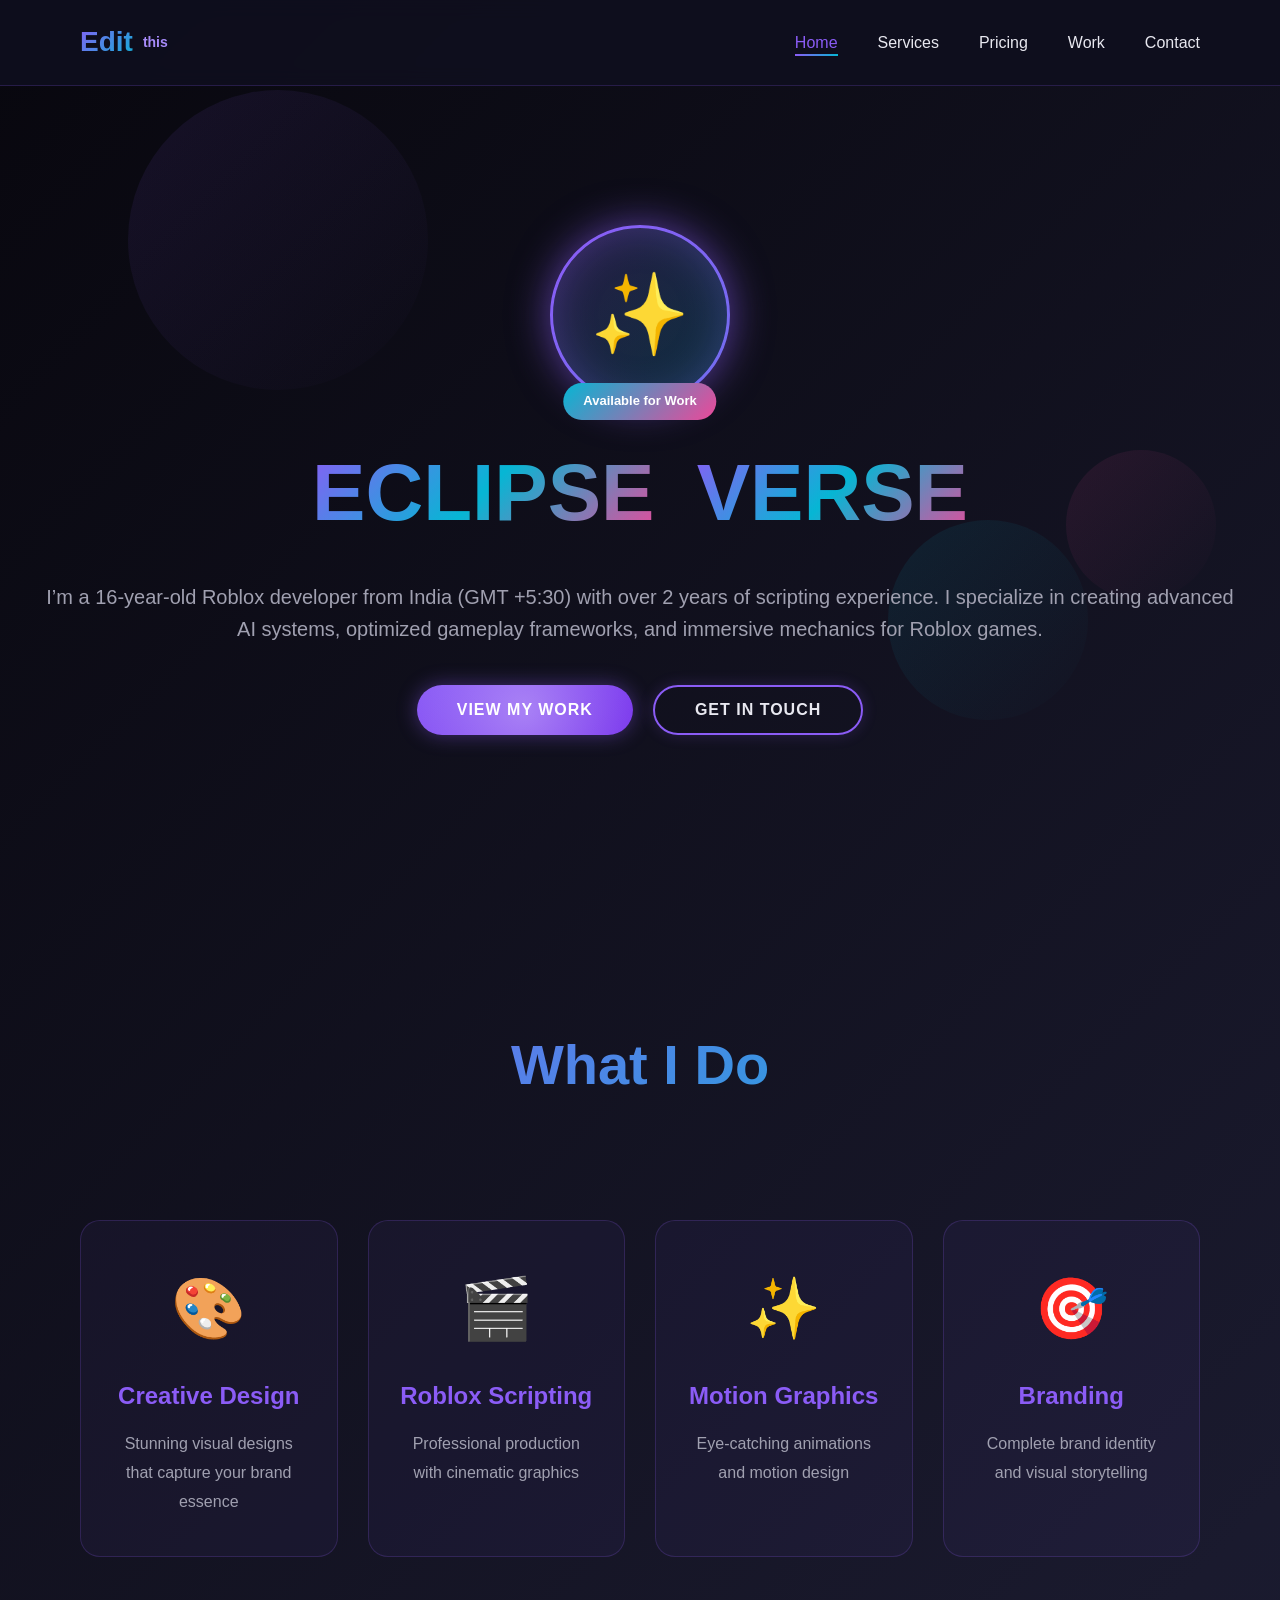
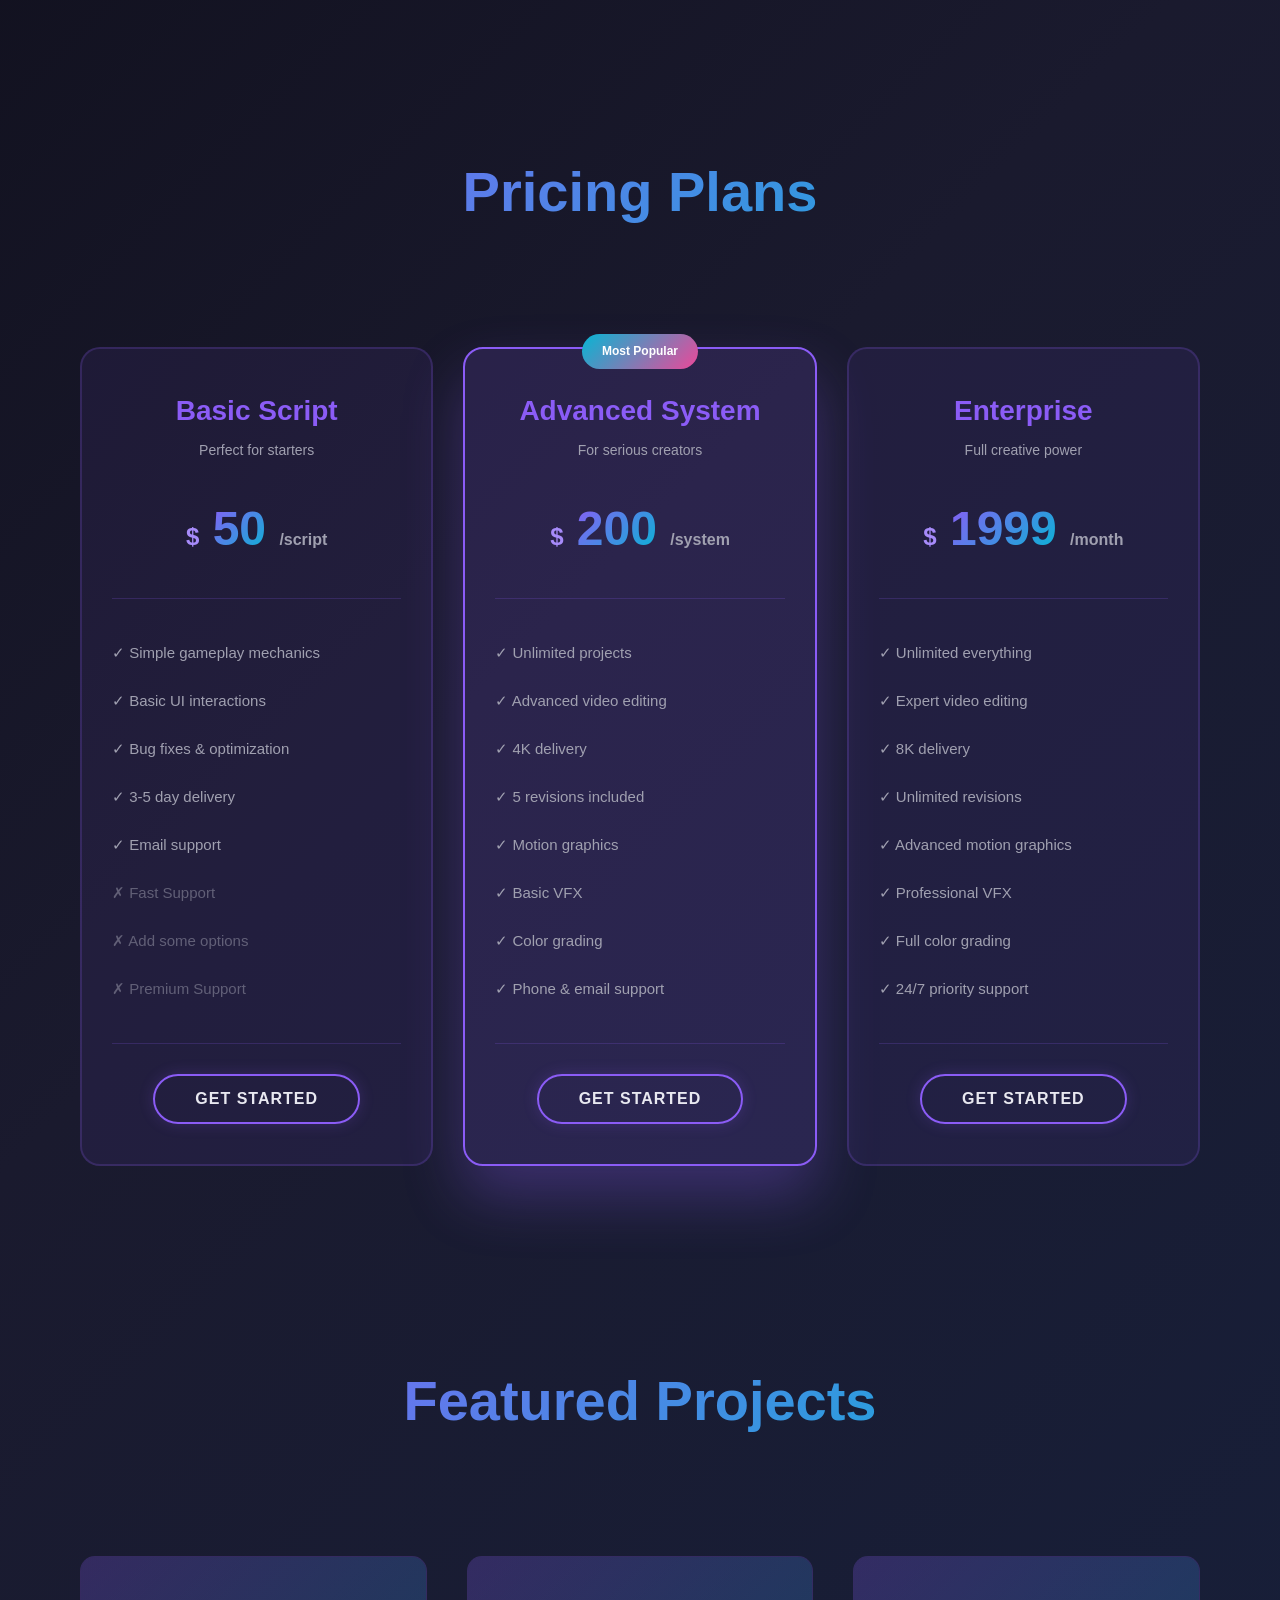
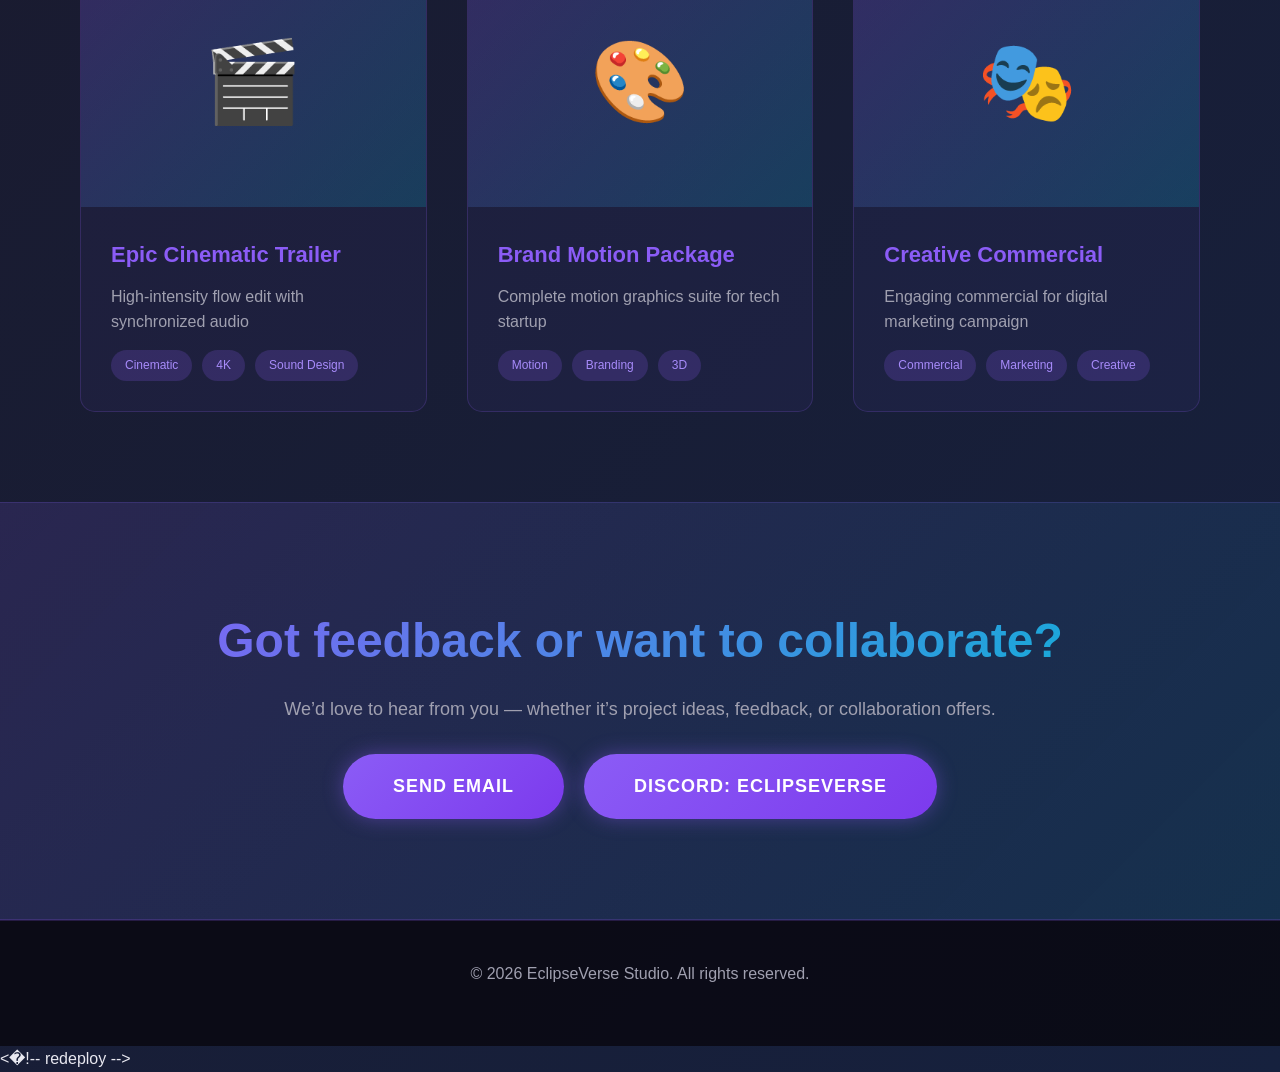
==== index.html @ c36776de "Add files via upload" ====
<!DOCTYPE html>
<html lang="en">
<head>
    <meta charset="UTF-8">
    <meta name="viewport" content="width=device-width, initial-scale=1.0">
    <title>EclipseVerse - Game Developer</title>
    <link rel="stylesheet" href="styles.css">
</head>
<body>
    <!-- Navigation -->
    <nav class="navbar">
        <div class="nav-container">
            <div class="logo">
                <span class="logo-text">Edit</span><!--edit PUT ur company name here or something else its in left top corner-->
                <span class="logo-sub">this</span>
            </div>
            <ul class="nav-links">
                <li><a href="#home" class="active">Home</a></li>
                <li><a href="#services">Services</a></li>
                <li><a href="#pricing">Pricing</a></li>
                <li><a href="#work">Work</a></li>
                <li><a href="#contact">Contact</a></li>
            </ul>
        </div>
    </nav>

    <!-- Hero Section -->
    <section class="hero" id="home">
        <div class="hero-content">
            <div class="hero-avatar-container">
                <div class="avatar-glow"></div>
                <div class="avatar">
                    <div class="avatar-inner">✨</div><!--edit put ur pfp in replace of this classs-->
                </div>
                <span class="status-badge">Available for Work</span>
            </div>
            
            <h1 class="hero-title">
                <span class="title-word">ECLIPSE</span>
                <span class="title-word">VERSE</span>
            </h1>
            
            <p class="hero-subtitle">
                I’m a 16-year-old Roblox developer from India (GMT +5:30) with over 2 years of scripting experience. I specialize in creating advanced AI systems, optimized gameplay frameworks, and immersive mechanics for Roblox games.
            </p>
            
            <div class="hero-buttons">
                <button class="btn btn-primary" onclick="document.getElementById('work').scrollIntoView({behavior: 'smooth'})">
  <span class="btn-text">View My Work</span>
  <span class="btn-glow"></span>
</button>
                <button class="btn btn-secondary" onclick="document.getElementById('contact').scrollIntoView({behavior: 'smooth'})">
  <span class="btn-text">Get In Touch</span>
</button>
            </div>
        </div>

        <div class="floating-shapes">
            <div class="shape shape-1"></div>
            <div class="shape shape-2"></div>
            <div class="shape shape-3"></div>
        </div>
    </section>

    <!-- Services Section -->
    <section class="services" id="services">
        <h2 class="section-title">What I Do</h2>
        
        <div class="services-grid">
            <div class="service-card" data-scroll>
                <div class="service-icon">🎨</div>
                <h3>Creative Design</h3>
                <p>Stunning visual designs that capture your brand essence</p>
            </div>
            
            <div class="service-card" data-scroll>
                <div class="service-icon">🎬</div>
                <h3>Roblox Scripting</h3>
                <p>Professional production with cinematic graphics</p>
            </div>
            
            <div class="service-card" data-scroll>
                <div class="service-icon">✨</div>
                <h3>Motion Graphics</h3>
                <p>Eye-catching animations and motion design</p>
            </div>
            
            <div class="service-card" data-scroll>
                <div class="service-icon">🎯</div>
                <h3>Branding</h3>
                <p>Complete brand identity and visual storytelling</p>
            </div>
        </div>
    </section>

    <!-- Pricing Section -->
    <section class="pricing-section" id="pricing">
        <h2 class="section-title">Pricing Plans</h2>
        <div class="pricing-grid">
            <!-- Starter Plan -->
            <div class="pricing-card" data-scroll>
                <div class="plan-header">
                    <h3>Basic Script</h3>
                    <p class="plan-desc">Perfect for starters</p>
                </div>
                
                <div class="price">
                    <span class="currency">$</span>
                    <span class="amount">50</span>
                    <span class="period">/script</span>
                </div>

                <ul class="features-list">
                    <li>✓ Simple gameplay mechanics</li>
                    <li>✓ Basic UI interactions</li>
                    <li>✓ Bug fixes & optimization</li>
                    <li>✓ 3-5 day delivery</li>
                    <li>✓ Email support</li>
                    <li class="unavailable">✗ Fast Support</li>
                    <li class="unavailable">✗ Add some options</li>
                    <li class="unavailable">✗ Premium Support</li>
                </ul>

               <button class="btn btn-secondary" onclick="scrollToBottom()">Get Started</button>
            </div>

            <!-- Professional Plan (Featured) -->
            <div class="pricing-card featured" data-scroll>
                <div class="badge-popular">Most Popular</div>
                
                <div class="plan-header">
                    <h3>Advanced System</h3>
                    <p class="plan-desc">For serious creators</p>
                </div>
                
                <div class="price">
                    <span class="currency">$</span>
                    <span class="amount">200</span>
                    <span class="period">/system</span>
                </div>

                <ul class="features-list">
                    <li>✓ Unlimited projects</li>
                    <li>✓ Advanced video editing</li>
                    <li>✓ 4K delivery</li>
                    <li>✓ 5 revisions included</li>
                    <li>✓ Motion graphics</li>
                    <li>✓ Basic VFX</li>
                    <li>✓ Color grading</li>
                    <li>✓ Phone & email support</li>
                </ul>

                <button class="btn btn-secondary" onclick="scrollToBottom()">Get Started</button>
            </div>

            <!-- Enterprise Plan -->
            <div class="pricing-card" data-scroll>
                <div class="plan-header">
                    <h3>Enterprise</h3>
                    <p class="plan-desc">Full creative power</p>
                </div>
                
                <div class="price">
                    <span class="currency">$</span>
                    <span class="amount">1999</span>
                    <span class="period">/month</span>
                </div>

                <ul class="features-list">
                    <li>✓ Unlimited everything</li>
                    <li>✓ Expert video editing</li>
                    <li>✓ 8K delivery</li>
                    <li>✓ Unlimited revisions</li>
                    <li>✓ Advanced motion graphics</li>
                    <li>✓ Professional VFX</li>
                    <li>✓ Full color grading</li>
                    <li>✓ 24/7 priority support</li>
                </ul>

                <button class="btn btn-secondary" onclick="scrollToBottom()">Get Started</button>
            </div>
        </div>
    </section>

    <!-- Featured Work Section -->
    <section class="featured-work" id="work">
        <h2 class="section-title">Featured Projects</h2>
        
        <div class="featured-grid">
            <div class="project-card" data-scroll>
                <div class="project-image">
                    <div class="image-placeholder">🎬</div>
                </div>
                <div class="project-info">
                    <h3>Epic Cinematic Trailer</h3>
                    <p>High-intensity flow edit with synchronized audio</p>
                    <div class="project-tags">
                        <span class="tag">Cinematic</span>
                        <span class="tag">4K</span>
                        <span class="tag">Sound Design</span>
                    </div>
                </div>
            </div>

            <div class="project-card" data-scroll>
                <div class="project-image">
                    <div class="image-placeholder">🎨</div>
                </div>
                <div class="project-info">
                    <h3>Brand Motion Package</h3>
                    <p>Complete motion graphics suite for tech startup</p>
                    <div class="project-tags">
                        <span class="tag">Motion</span>
                        <span class="tag">Branding</span>
                        <span class="tag">3D</span>
                    </div>
                </div>
            </div>

            <div class="project-card" data-scroll>
                <div class="project-image">
                    <div class="image-placeholder">🎭</div>
                </div>
                <div class="project-info">
                    <h3>Creative Commercial</h3>
                    <p>Engaging commercial for digital marketing campaign</p>
                    <div class="project-tags">
                        <span class="tag">Commercial</span>
                        <span class="tag">Marketing</span>
                        <span class="tag">Creative</span>
                    </div>
                </div>
            </div>
        </div>
    </section>

    <!-- Stats Section -->
    
    <!-- CTA Section -->
    <section class="cta-section" id="contact">
        <h2>Got feedback or want to collaborate?</h2>
        <p>We’d love to hear from you — whether it’s project ideas, feedback, or collaboration offers.</p>
        <div class="button-group">
            <a href="mailto:eclipseversetest2244@gmail.com" class="btn btn-primary btn-large">Send Email</a>
            <a href="https://discord.com/login" class="btn btn-primary btn-large">Discord: EclipseVerse</a>
        </div>
    </section>

    <!-- Footer -->
    <footer class="footer">
        <div class="footer-content">
            <p>&copy; 2026 EclipseVerse Studio. All rights reserved.</p>
        </div>
    </footer>

    <script src="script.js"></script>
</body>
</html>
< ! - -   r e d e p l o y   - - >  
 
---- styles.css ----
/* ============================================
   PRISM STUDIO - Main Stylesheet
   Dark Purple & Black Theme with Cartoonish Vibes
   ============================================ */

:root {
    --primary-color: #8B5CF6;
    --primary-dark: #7C3AED;
    --secondary-color: #06B6D4;
    --bg-dark: #0F0F1E;
    --bg-darker: #08070E;
    --text-light: #E8E8F0;
    --text-muted: #A0A0B0;
    --accent-purple: #A78BFA;
    --accent-pink: #EC4899;
    --accent-cyan: #06B6D4;
}

/* ============================================
   GLOBAL STYLES
   ============================================ */

* {
    margin: 0;
    padding: 0;
    box-sizing: border-box;
}

html {
    scroll-behavior: smooth;
}

body {
    font-family: 'Segoe UI', Tahoma, Geneva, Verdana, sans-serif;
    background: linear-gradient(135deg, var(--bg-darker) 0%, #1a1a2e 50%, #16213e 100%);
    color: var(--text-light);
    line-height: 1.6;
    min-height: 100vh;
}

 */

/* Chrome, Edge, and Safari */
::-webkit-scrollbar {
    width: 10px;
}

::-webkit-scrollbar-track {
    background: transparent;
}

::-webkit-scrollbar-thumb {
    background: #8B5CF6;
    border-radius: 5px;
    box-shadow: 0 0 15px rgba(139, 92, 246, 0.8);
}

::-webkit-scrollbar-thumb:hover {
    background: #A78BFA;
    box-shadow: 0 0 25px rgba(139, 92, 246, 1);
}

/* Firefox */
html {
    scrollbar-color: #8B5CF6 transparent;
    scrollbar-width: thin;
}

/* ============================================
   NAVIGATION
   ============================================ */

.navbar {
    position: fixed;
    top: 0;
    width: 100%;
    background: rgba(15, 15, 30, 0.9);
    backdrop-filter: blur(10px);
    z-index: 1000;
    border-bottom: 1px solid rgba(139, 92, 246, 0.2);
}

.nav-container {
    max-width: 1200px;
    margin: 0 auto;
    padding: 20px 40px;
    display: flex;
    justify-content: space-between;
    align-items: center;
}

.logo {
    display: flex;
    align-items: center;
    gap: 10px;
    cursor: pointer;
    transition: transform 0.3s ease;
}

.logo:hover {
    transform: scale(1.05);
}

.logo-text {
    font-size: 28px;
    font-weight: bold;
    background: linear-gradient(135deg, var(--primary-color), var(--accent-cyan));
    -webkit-background-clip: text;
    -webkit-text-fill-color: transparent;
    background-clip: text;
}

.logo-sub {
    font-size: 14px;
    color: var(--accent-purple);
    font-weight: 600;
}

.nav-links {
    display: flex;
    list-style: none;
    gap: 40px;
}

.nav-links a {
    color: var(--text-light);
    text-decoration: none;
    font-weight: 500;
    position: relative;
    transition: all 0.3s ease;
    padding-bottom: 5px;
}

.nav-links a::after {
    content: '';
    position: absolute;
    bottom: 0;
    left: 0;
    width: 0;
    height: 2px;
    background: linear-gradient(90deg, var(--primary-color), var(--accent-cyan));
    transition: width 0.3s ease;
}

.nav-links a:hover::after,
.nav-links a.active::after {
    width: 100%;
}

.nav-links a:hover,
.nav-links a.active {
    color: var(--primary-color);
}

/* ============================================
   BUTTONS & INTERACTIVE ELEMENTS
   ============================================ */

.btn {
    padding: 14px 40px;
    border: none;
    border-radius: 50px;
    font-size: 16px;
    font-weight: 600;
    cursor: pointer;
    transition: all 0.3s ease;
    position: relative;
    overflow: hidden;
    text-transform: uppercase;
    letter-spacing: 1px;
    outline: none;
    text-decoration: none;
    display: inline-block;
}

.btn-primary {
    background: linear-gradient(135deg, var(--primary-color), var(--primary-dark));
    color: white;
    box-shadow: 0 0 20px rgba(139, 92, 246, 0.4);
}

.btn-primary:hover {
    transform: translateY(-3px);
    box-shadow: 0 0 40px rgba(139, 92, 246, 0.8);
}

.btn-primary:active {
    transform: translateY(-1px);
}

.btn-primary:focus,
.btn-primary:focus-visible {
    outline: none;
    box-shadow: 0 0 40px rgba(139, 92, 246, 0.8);
}

.btn-secondary {
    background: transparent;
    color: var(--text-light);
    border: 2px solid var(--primary-color);
    box-shadow: 0 0 15px rgba(139, 92, 246, 0.2);
}

.btn-secondary:hover {
    background: rgba(139, 92, 246, 0.1);
    box-shadow: 0 0 30px rgba(139, 92, 246, 0.6);
    transform: translateY(-3px);
}

.btn-large {
    padding: 18px 50px;
    font-size: 18px;
}

.btn-text {
    position: relative;
    z-index: 2;
}

.btn-glow {
    position: absolute;
    top: 0;
    left: 0;
    width: 100%;
    height: 100%;
    background: radial-gradient(circle, rgba(255, 255, 255, 0.3), transparent);
    animation: glow-pulse 2s ease-in-out infinite;
}

.button-group {
    display: flex;
    gap: 20px;
    justify-content: center;
    flex-wrap: wrap;
}

/* ============================================
   HERO SECTION
   ============================================ */

.hero {
    min-height: 100vh;
    display: flex;
    align-items: center;
    justify-content: center;
    padding: 100px 40px 40px;
    position: relative;
    overflow: hidden;
}

.hero-content {
    text-align: center;
    z-index: 2;
    animation: fadeInUp 1s ease-out;
}

.hero-avatar-container {
    position: relative;
    width: 180px;
    height: 180px;
    margin: 0 auto 30px;
}

.avatar-glow {
    position: absolute;
    width: 100%;
    height: 100%;
    border: 3px solid var(--primary-color);
    border-radius: 50%;
    box-shadow: 0 0 40px rgba(139, 92, 246, 0.6), inset 0 0 40px rgba(139, 92, 246, 0.3);
    animation: spin 8s linear infinite, pulse-glow 3s ease-in-out infinite;
}

.avatar {
    position: absolute;
    width: 100%;
    height: 100%;
    background: linear-gradient(135deg, rgba(139, 92, 246, 0.2), rgba(6, 182, 212, 0.2));
    border-radius: 50%;
    display: flex;
    align-items: center;
    justify-content: center;
    font-size: 80px;
    animation: float 3s ease-in-out infinite;
}

.avatar-inner {
    animation: spin 4s linear infinite;
}

.status-badge {
    position: absolute;
    bottom: -15px;
    left: 50%;
    transform: translateX(-50%);
    background: linear-gradient(135deg, var(--accent-cyan), var(--accent-pink));
    color: white;
    padding: 8px 20px;
    border-radius: 30px;
    font-size: 13px;
    font-weight: 600;
    white-space: nowrap;
    animation: popIn 0.6s cubic-bezier(0.34, 1.56, 0.64, 1);
}

.hero-title {
    font-size: 80px;
    font-weight: 900;
    margin: 40px 0;
    line-height: 1.2;
}

.title-word {
    display: inline-block;
    background: linear-gradient(135deg, var(--primary-color), var(--accent-cyan), var(--accent-pink));
    -webkit-background-clip: text;
    -webkit-text-fill-color: transparent;
    background-clip: text;
    animation: slideInUp 0.8s ease-out 0.1s both;
    margin: 0 10px;
}

.title-word:nth-child(2) {
    animation: slideInUp 0.8s ease-out 0.3s both;
}

.hero-subtitle {
    font-size: 20px;
    color: var(--text-muted);
    margin-bottom: 40px;
    animation: fadeInUp 1s ease-out 0.5s both;
}

.hero-buttons {
    display: flex;
    gap: 20px;
    justify-content: center;
    flex-wrap: wrap;
    animation: fadeInUp 1s ease-out 0.7s both;
}

/* Floating Shapes */
.floating-shapes {
    position: absolute;
    width: 100%;
    height: 100%;
    top: 0;
    left: 0;
    z-index: 1;
}

.shape {
    position: absolute;
    opacity: 0.1;
    animation: float 6s ease-in-out infinite;
}

.shape-1 {
    width: 300px;
    height: 300px;
    background: linear-gradient(135deg, var(--primary-color), transparent);
    border-radius: 50%;
    top: 10%;
    left: 10%;
    animation: float 8s ease-in-out infinite;
}

.shape-2 {
    width: 200px;
    height: 200px;
    background: linear-gradient(135deg, var(--accent-cyan), transparent);
    border-radius: 50%;
    bottom: 20%;
    right: 15%;
    animation: float 10s ease-in-out infinite 1s;
}

.shape-3 {
    width: 150px;
    height: 150px;
    background: linear-gradient(135deg, var(--accent-pink), transparent);
    border-radius: 50%;
    top: 50%;
    right: 5%;
    animation: float 12s ease-in-out infinite 2s;
}

/* ============================================
   SERVICES SECTION
   ============================================ */

.services {
    padding: 120px 40px;
    max-width: 1200px;
    margin: 0 auto;
}

.section-title {
    font-size: 56px;
    font-weight: 900;
    text-align: center;
    margin-bottom: 80px;
    background: linear-gradient(135deg, var(--primary-color), var(--accent-cyan));
    -webkit-background-clip: text;
    -webkit-text-fill-color: transparent;
    background-clip: text;
}

.services-grid {
    display: grid;
    grid-template-columns: repeat(auto-fit, minmax(250px, 1fr));
    gap: 30px;
}

.service-card {
    background: rgba(139, 92, 246, 0.05);
    border: 1px solid rgba(139, 92, 246, 0.2);
    border-radius: 20px;
    padding: 40px 30px;
    text-align: center;
    transition: all 0.3s ease;
    transform: translateY(20px);
    opacity: 0;
    animation: none;
}

.service-card[data-scroll] {
    animation: slideInUp 0.8s ease-out forwards;
}

.service-card:hover {
    background: rgba(139, 92, 246, 0.15);
    border-color: var(--primary-color);
    transform: translateY(-10px);
    box-shadow: 0 20px 40px rgba(139, 92, 246, 0.3);
}

.service-icon {
    font-size: 60px;
    margin-bottom: 20px;
    animation: popIn 0.6s cubic-bezier(0.34, 1.56, 0.64, 1);
}

.service-card:hover .service-icon {
    animation: bounce 0.6s ease-in-out;
}

.service-card h3 {
    font-size: 24px;
    margin-bottom: 15px;
    color: var(--primary-color);
}

.service-card p {
    color: var(--text-muted);
    line-height: 1.8;
}

/* ============================================
   FEATURED WORK SECTION
   ============================================ */

.featured-work {
    padding: 120px 40px;
    max-width: 1200px;
    margin: 0 auto;
}

.featured-grid {
    display: grid;
    grid-template-columns: repeat(auto-fit, minmax(300px, 1fr));
    gap: 40px;
}

.project-card {
    background: rgba(139, 92, 246, 0.05);
    border: 1px solid rgba(139, 92, 246, 0.2);
    border-radius: 15px;
    overflow: hidden;
    transition: all 0.3s ease;
    transform: translateY(30px);
    opacity: 0;
}

.project-card[data-scroll] {
    animation: slideInUp 0.8s ease-out forwards;
}

.project-card:hover {
    border-color: var(--primary-color);
    box-shadow: 0 20px 50px rgba(139, 92, 246, 0.4);
    transform: translateY(-10px);
}

.project-image {
    width: 100%;
    height: 250px;
    background: linear-gradient(135deg, rgba(139, 92, 246, 0.2), rgba(6, 182, 212, 0.2));
    display: flex;
    align-items: center;
    justify-content: center;
    position: relative;
    overflow: hidden;
}

.image-placeholder {
    font-size: 80px;
    animation: float 3s ease-in-out infinite;
}

.image-placeholder-large {
    font-size: 120px;
    animation: float 3s ease-in-out infinite;
}

.image-placeholder-portfolio {
    font-size: 100px;
    animation: float 3s ease-in-out infinite;
}

.project-info {
    padding: 30px;
}

.project-info h3 {
    font-size: 22px;
    margin-bottom: 12px;
    color: var(--primary-color);
}

.project-info p {
    color: var(--text-muted);
    margin-bottom: 15px;
}

.project-tags {
    display: flex;
    gap: 10px;
    flex-wrap: wrap;
}

.tag {
    background: rgba(139, 92, 246, 0.2);
    color: var(--accent-purple);
    padding: 6px 14px;
    border-radius: 20px;
    font-size: 12px;
    transition: all 0.3s ease;
}

.tag:hover {
    background: var(--primary-color);
    color: white;
}

/* ============================================
   STATS SECTION
   ============================================ */

.stats {
    padding: 100px 40px;
    background: linear-gradient(135deg, rgba(139, 92, 246, 0.1), rgba(6, 182, 212, 0.1));
    border-top: 1px solid rgba(139, 92, 246, 0.2);
    border-bottom: 1px solid rgba(139, 92, 246, 0.2);
    display: grid;
    grid-template-columns: repeat(auto-fit, minmax(200px, 1fr));
    gap: 40px;
    max-width: 1200px;
    margin: 0 auto;
    width: 100%;
}

.stat-item {
    text-align: center;
    transform: translateY(30px);
    opacity: 0;
}

.stat-item[data-scroll] {
    animation: slideInUp 0.8s ease-out forwards;
}

.stat-number {
    font-size: 48px;
    font-weight: 900;
    background: linear-gradient(135deg, var(--primary-color), var(--accent-cyan));
    -webkit-background-clip: text;
    -webkit-text-fill-color: transparent;
    background-clip: text;
    margin-bottom: 10px;
    animation: countUp 2s ease-out;
}

.stat-label {
    color: var(--text-muted);
    font-size: 16px;
}

/* ============================================
   ABOUT SECTION
   ============================================ */

.page-header {
    min-height: 300px;
    display: flex;
    flex-direction: column;
    align-items: center;
    justify-content: center;
    padding: 100px 40px 60px;
    text-align: center;
    border-bottom: 1px solid rgba(139, 92, 246, 0.2);
}

.page-header h1 {
    font-size: 64px;
    font-weight: 900;
    background: linear-gradient(135deg, var(--primary-color), var(--accent-cyan));
    -webkit-background-clip: text;
    -webkit-text-fill-color: transparent;
    background-clip: text;
    margin-bottom: 15px;
    animation: slideInUp 0.8s ease-out;
}

.page-header p {
    font-size: 18px;
    color: var(--text-muted);
    animation: slideInUp 0.8s ease-out 0.2s both;
}

.about-content {
    padding: 100px 40px;
    max-width: 1200px;
    margin: 0 auto;
}

.about-container {
    display: grid;
    grid-template-columns: 1fr 1fr;
    gap: 80px;
    align-items: center;
}

.about-left {
    transform: translateX(-30px);
    opacity: 0;
}

.about-left[data-scroll] {
    animation: slideInLeft 0.8s ease-out forwards;
}

.about-image {
    width: 100%;
    height: 400px;
    background: linear-gradient(135deg, rgba(139, 92, 246, 0.2), rgba(6, 182, 212, 0.2));
    border-radius: 20px;
    display: flex;
    align-items: center;
    justify-content: center;
    position: relative;
    border: 2px solid rgba(139, 92, 246, 0.3);
    overflow: hidden;
}

.about-image::before {
    content: '';
    position: absolute;
    width: 100%;
    height: 100%;
    background: linear-gradient(45deg, transparent 30%, rgba(139, 92, 246, 0.1) 50%, transparent 70%);
    animation: shimmer 3s infinite;
}

.about-right {
    transform: translateX(30px);
    opacity: 0;
}

.about-right[data-scroll] {
    animation: slideInRight 0.8s ease-out forwards;
}

.about-right h2 {
    font-size: 42px;
    font-weight: 900;
    margin-bottom: 20px;
    background: linear-gradient(135deg, var(--primary-color), var(--accent-cyan));
    -webkit-background-clip: text;
    -webkit-text-fill-color: transparent;
    background-clip: text;
}

.about-right p {
    font-size: 16px;
    color: var(--text-muted);
    margin-bottom: 20px;
    line-height: 1.8;
}

.skills-grid {
    display: grid;
    grid-template-columns: 1fr 1fr;
    gap: 25px;
    margin-top: 40px;
}

.skill-item {
    background: rgba(139, 92, 246, 0.08);
    padding: 20px;
    border-radius: 12px;
    border: 1px solid rgba(139, 92, 246, 0.2);
}

.skill-name {
    display: block;
    color: var(--primary-color);
    font-weight: 600;
    margin-bottom: 10px;
    font-size: 14px;
}

.skill-bar {
    height: 6px;
    background: rgba(139, 92, 246, 0.1);
    border-radius: 10px;
    overflow: hidden;
}

.skill-fill {
    height: 100%;
    background: linear-gradient(90deg, var(--primary-color), var(--accent-cyan));
    border-radius: 10px;
    animation: expandWidth 1.5s ease-out forwards;
}

/* ============================================
   EXPERTISE SECTION
   ============================================ */

.expertise {
    padding: 100px 40px;
    max-width: 1200px;
    margin: 0 auto;
}

.expertise-grid {
    display: grid;
    grid-template-columns: repeat(auto-fit, minmax(250px, 1fr));
    gap: 30px;
}

.expertise-card {
    background: rgba(139, 92, 246, 0.08);
    border: 1px solid rgba(139, 92, 246, 0.2);
    border-radius: 15px;
    padding: 40px 30px;
    position: relative;
    transform: translateY(30px);
    opacity: 0;
    transition: all 0.3s ease;
}

.expertise-card[data-scroll] {
    animation: slideInUp 0.8s ease-out forwards;
}

.expertise-card:hover {
    background: rgba(139, 92, 246, 0.15);
    border-color: var(--primary-color);
    transform: translateY(-10px);
}

.expertise-number {
    font-size: 48px;
    font-weight: 900;
    color: var(--primary-color);
    opacity: 0.2;
    margin-bottom: 10px;
}

.expertise-card h3 {
    font-size: 22px;
    color: var(--primary-color);
    margin-bottom: 15px;
}

.expertise-card p {
    color: var(--text-muted);
}

/* ============================================
   PORTFOLIO SECTION
   ============================================ */

.portfolio-section {
    padding: 80px 40px;
    max-width: 1200px;
    margin: 0 auto;
}

.portfolio-grid {
    display: grid;
    grid-template-columns: repeat(auto-fill, minmax(300px, 1fr));
    gap: 30px;
}

.portfolio-item {
    border-radius: 15px;
    overflow: hidden;
    transform: translateY(30px);
    opacity: 0;
    transition: all 0.3s ease;
}

.portfolio-item[data-scroll] {
    animation: slideInUp 0.8s ease-out forwards;
}

.portfolio-image {
    position: relative;
    width: 100%;
    padding-bottom: 100%;
    background: linear-gradient(135deg, rgba(139, 92, 246, 0.2), rgba(6, 182, 212, 0.2));
    border-radius: 15px;
    overflow: hidden;
}

.portfolio-item[data-scroll] .portfolio-image {
    animation: scaleIn 0.8s ease-out forwards;
}

.image-placeholder-portfolio {
    position: absolute;
    top: 0;
    left: 0;
    width: 100%;
    height: 100%;
    display: flex;
    align-items: center;
    justify-content: center;
}

.overlay {
    position: absolute;
    top: 0;
    left: 0;
    width: 100%;
    height: 100%;
    background: rgba(15, 15, 30, 0.8);
    display: flex;
    align-items: center;
    justify-content: center;
    opacity: 0;
    transition: opacity 0.3s ease;
}

.portfolio-item:hover .overlay {
    opacity: 1;
}

.view-btn {
    background: var(--primary-color);
    color: white;
    border: none;
    padding: 12px 30px;
    border-radius: 25px;
    cursor: pointer;
    font-weight: 600;
    transition: all 0.3s ease;
}

.view-btn:hover {
    transform: scale(1.1);
    box-shadow: 0 0 20px rgba(139, 92, 246, 0.6);
}

.portfolio-info {
    background: rgba(139, 92, 246, 0.05);
    border: 1px solid rgba(139, 92, 246, 0.2);
    border-top: none;
    border-radius: 0 0 15px 15px;
    padding: 25px;
}

.portfolio-info h3 {
    color: var(--primary-color);
    margin-bottom: 10px;
    font-size: 18px;
}

.portfolio-info p {
    color: var(--text-muted);
    font-size: 14px;
    margin-bottom: 15px;
}

.badges {
    display: flex;
    gap: 10px;
    flex-wrap: wrap;
}

.badge {
    background: rgba(139, 92, 246, 0.2);
    color: var(--accent-purple);
    padding: 5px 12px;
    border-radius: 15px;
    font-size: 11px;
    transition: all 0.3s ease;
}

.badge:hover {
    background: var(--primary-color);
    color: white;
}

/* ============================================
   PRICING SECTION
   ============================================ */

.pricing-section {
    padding: 100px 40px;
    max-width: 1200px;
    margin: 0 auto;
}

.pricing-grid {
    display: grid;
    grid-template-columns: repeat(auto-fit, minmax(300px, 1fr));
    gap: 30px;
    align-items: center;
}

.pricing-card {
    background: rgba(139, 92, 246, 0.08);
    border: 2px solid rgba(139, 92, 246, 0.2);
    border-radius: 20px;
    padding: 40px 30px;
    text-align: center;
    transform: translateY(30px);
    opacity: 0;
    transition: all 0.3s ease;
    position: relative;
}

.pricing-card[data-scroll] {
    animation: slideInUp 0.8s ease-out forwards;
}

.pricing-card:hover {
    border-color: var(--primary-color);
    transform: translateY(-10px);
}

.pricing-card.featured {
    transform: scale(1.05) translateY(30px);
    border-color: var(--primary-color);
    background: rgba(139, 92, 246, 0.15);
    box-shadow: 0 30px 60px rgba(139, 92, 246, 0.3);
}

.pricing-card.featured[data-scroll] {
    animation: slideInUp 0.8s ease-out forwards, scale 0.8s ease-out forwards;
}

.badge-popular {
    position: absolute;
    top: -15px;
    left: 50%;
    transform: translateX(-50%);
    background: linear-gradient(135deg, var(--accent-cyan), var(--accent-pink));
    color: white;
    padding: 8px 20px;
    border-radius: 30px;
    font-size: 12px;
    font-weight: 700;
}

.plan-header h3 {
    font-size: 28px;
    color: var(--primary-color);
    margin-bottom: 5px;
}

.plan-desc {
    color: var(--text-muted);
    font-size: 14px;
    margin-bottom: 20px;
}

.price {
    margin: 30px 0;
    font-size: 48px;
    font-weight: 900;
}

.currency {
    font-size: 24px;
    color: var(--accent-purple);
}

.amount {
    background: linear-gradient(135deg, var(--primary-color), var(--accent-cyan));
    -webkit-background-clip: text;
    -webkit-text-fill-color: transparent;
    background-clip: text;
}

.period {
    font-size: 16px;
    color: var(--text-muted);
}

.features-list {
    list-style: none;
    text-align: left;
    margin: 30px 0;
    border-top: 1px solid rgba(139, 92, 246, 0.2);
    border-bottom: 1px solid rgba(139, 92, 246, 0.2);
    padding: 30px 0;
}

.features-list li {
    color: var(--text-muted);
    padding: 12px 0;
    font-size: 15px;
    transition: all 0.3s ease;
}

.features-list li:hover {
    color: var(--primary-color);
}

.features-list li.unavailable {
    opacity: 0.5;
}

/* ============================================
   ADD-ONS SECTION
   ============================================ */

.addons-section {
    padding: 100px 40px;
    background: linear-gradient(135deg, rgba(139, 92, 246, 0.05), rgba(6, 182, 212, 0.05));
    max-width: 1200px;
    margin: 0 auto;
    width: 100%;
}

.addons-grid {
    display: grid;
    grid-template-columns: repeat(auto-fit, minmax(220px, 1fr));
    gap: 25px;
}

.addon-card {
    background: rgba(139, 92, 246, 0.08);
    border: 1px solid rgba(139, 92, 246, 0.2);
    border-radius: 15px;
    padding: 30px 20px;
    text-align: center;
    transform: translateY(30px);
    opacity: 0;
    transition: all 0.3s ease;
}

.addon-card[data-scroll] {
    animation: slideInUp 0.8s ease-out forwards;
}

.addon-card:hover {
    background: rgba(139, 92, 246, 0.15);
    border-color: var(--primary-color);
    transform: translateY(-10px);
}

.addon-card h4 {
    color: var(--primary-color);
    margin-bottom: 15px;
    font-size: 18px;
}

.addon-price {
    font-size: 28px;
    font-weight: 900;
    background: linear-gradient(135deg, var(--primary-color), var(--accent-cyan));
    -webkit-background-clip: text;
    -webkit-text-fill-color: transparent;
    background-clip: text;
    margin-bottom: 10px;
}

.addon-card p {
    color: var(--text-muted);
    font-size: 14px;
}

/* ============================================
   FAQ SECTION
   ============================================ */

.faq-section {
    padding: 100px 40px;
    max-width: 1200px;
    margin: 0 auto;
}

.faq-grid {
    display: grid;
    grid-template-columns: repeat(auto-fit, minmax(300px, 1fr));
    gap: 30px;
}

.faq-item {
    background: rgba(139, 92, 246, 0.08);
    border: 1px solid rgba(139, 92, 246, 0.2);
    border-radius: 15px;
    padding: 30px;
    transform: translateY(30px);
    opacity: 0;
    transition: all 0.3s ease;
}

.faq-item[data-scroll] {
    animation: slideInUp 0.8s ease-out forwards;
}

.faq-item:hover {
    background: rgba(139, 92, 246, 0.15);
    border-color: var(--primary-color);
}

.faq-question {
    color: var(--primary-color);
    margin-bottom: 15px;
    font-size: 18px;
}

.faq-item p {
    color: var(--text-muted);
    line-height: 1.8;
}

/* ============================================
   CONTACT SECTION
   ============================================ */

.contact-content {
    padding: 100px 40px;
    max-width: 1200px;
    margin: 0 auto;
}

.contact-container {
    display: grid;
    grid-template-columns: 1fr 1fr;
    gap: 80px;
    align-items: start;
}

.contact-form {
    transform: translateX(-30px);
    opacity: 0;
}

.contact-form[data-scroll] {
    animation: slideInLeft 0.8s ease-out forwards;
}

.contact-form h2 {
    font-size: 32px;
    color: var(--primary-color);
    margin-bottom: 30px;
}

.form-group {
    margin-bottom: 25px;
    text-align: left;
}

.form-group label {
    display: block;
    color: var(--text-light);
    margin-bottom: 10px;
    font-weight: 600;
}

.form-group input,
.form-group textarea {
    width: 100%;
    background: rgba(139, 92, 246, 0.1);
    border: 1px solid rgba(139, 92, 246, 0.2);
    border-radius: 10px;
    padding: 12px 18px;
    color: var(--text-light);
    font-family: inherit;
    transition: all 0.3s ease;
}

.form-group input::placeholder,
.form-group textarea::placeholder {
    color: var(--text-muted);
}

.form-group input:focus,
.form-group textarea:focus {
    outline: none;
    border-color: var(--primary-color);
    background: rgba(139, 92, 246, 0.15);
    box-shadow: 0 0 15px rgba(139, 92, 246, 0.3);
}

.contact-info {
    transform: translateX(30px);
    opacity: 0;
}

.contact-info[data-scroll] {
    animation: slideInRight 0.8s ease-out forwards;
}

.info-section {
    background: rgba(139, 92, 246, 0.08);
    border: 1px solid rgba(139, 92, 246, 0.2);
    border-radius: 15px;
    padding: 30px;
    margin-bottom: 30px;
    transition: all 0.3s ease;
}

.info-section:hover {
    background: rgba(139, 92, 246, 0.15);
    border-color: var(--primary-color);
}

.info-section h3 {
    color: var(--primary-color);
    margin-bottom: 15px;
    font-size: 18px;
}

.info-section p {
    color: var(--text-muted);
    margin-bottom: 8px;
}

.social-buttons {
    display: flex;
    flex-direction: column;
    gap: 12px;
}

.social-btn {
    display: inline-flex;
    align-items: center;
    justify-content: center;
    padding: 12px 20px;
    background: rgba(139, 92, 246, 0.2);
    border: 2px solid rgba(139, 92, 246, 0.3);
    border-radius: 10px;
    color: var(--text-light);
    text-decoration: none;
    transition: all 0.3s ease;
    font-weight: 600;
}

.social-btn:hover {
    background: var(--primary-color);
    border-color: var(--primary-color);
    color: white;
    transform: translateX(5px);
}

.status-indicator {
    display: inline-block;
    background: linear-gradient(135deg, var(--accent-cyan), var(--accent-pink));
    color: white;
    padding: 8px 16px;
    border-radius: 20px;
    font-size: 14px;
    font-weight: 600;
    animation: pulse 2s ease-in-out infinite;
}

/* ============================================
   SERVICES CTA SECTION
   ============================================ */

.services-cta {
    padding: 80px 40px;
    max-width: 1200px;
    margin: 0 auto;
    transform: translateY(30px);
    opacity: 0;
}

.services-cta[data-scroll] {
    animation: slideInUp 0.8s ease-out forwards;
}

.services-cta h2 {
    text-align: center;
    font-size: 36px;
    margin-bottom: 50px;
    color: var(--primary-color);
}

.cta-grid {
    display: grid;
    grid-template-columns: repeat(auto-fit, minmax(200px, 1fr));
    gap: 30px;
}

.cta-item {
    text-align: center;
    transform: scale(0.95);
    opacity: 0;
    animation: scaleIn 0.6s ease-out forwards;
}

.cta-item:nth-child(2) {
    animation-delay: 0.1s;
}

.cta-item:nth-child(3) {
    animation-delay: 0.2s;
}

.cta-item:nth-child(4) {
    animation-delay: 0.3s;
}

.cta-icon {
    font-size: 50px;
    display: block;
    margin-bottom: 15px;
}

.cta-item p {
    color: var(--text-light);
    font-weight: 500;
}

/* ============================================
   CTA SECTION
   ============================================ */

.cta-section {
    padding: 100px 40px;
    background: linear-gradient(135deg, rgba(139, 92, 246, 0.15), rgba(6, 182, 212, 0.1));
    text-align: center;
    border-top: 1px solid rgba(139, 92, 246, 0.2);
    border-bottom: 1px solid rgba(139, 92, 246, 0.2);
}

.cta-section h2 {
    font-size: 48px;
    margin-bottom: 15px;
    background: linear-gradient(135deg, var(--primary-color), var(--accent-cyan));
    -webkit-background-clip: text;
    -webkit-text-fill-color: transparent;
    background-clip: text;
}

.cta-section p {
    font-size: 18px;
    color: var(--text-muted);
    margin-bottom: 30px;
}

/* ============================================
   FOOTER
   ============================================ */

.footer {
    background: rgba(8, 7, 14, 0.8);
    border-top: 1px solid rgba(139, 92, 246, 0.2);
    padding: 40px 20px;
    text-align: center;
}

.footer-content {
    max-width: 1200px;
    margin: 0 auto;
}

.footer-content p {
    color: var(--text-muted);
    margin-bottom: 20px;
}

.social-links {
    display: flex;
    gap: 20px;
    justify-content: center;
    flex-wrap: wrap;
}

.social-links a {
    color: var(--primary-color);
    text-decoration: none;
    transition: all 0.3s ease;
    font-weight: 600;
}

.social-links a:hover {
    color: var(--accent-cyan);
    transform: translateY(-3px);
}

/* ============================================
   ANIMATIONS
   ============================================ */

@keyframes slideInUp {
    from {
        transform: translateY(30px);
        opacity: 0;
    }
    to {
        transform: translateY(0);
        opacity: 1;
    }
}

@keyframes slideInLeft {
    from {
        transform: translateX(-50px);
        opacity: 0;
    }
    to {
        transform: translateX(0);
        opacity: 1;
    }
}

@keyframes slideInRight {
    from {
        transform: translateX(50px);
        opacity: 0;
    }
    to {
        transform: translateX(0);
        opacity: 1;
    }
}

@keyframes fadeInUp {
    from {
        opacity: 0;
        transform: translateY(20px);
    }
    to {
        opacity: 1;
        transform: translateY(0);
    }
}

@keyframes float {
    0%, 100% {
        transform: translateY(0px);
    }
    50% {
        transform: translateY(-20px);
    }
}

@keyframes spin {
    from {
        transform: rotate(0deg);
    }
    to {
        transform: rotate(360deg);
    }
}

@keyframes bounce {
    0%, 100% {
        transform: translateY(0);
    }
    50% {
        transform: translateY(-15px);
    }
}

@keyframes popIn {
    from {
        transform: scale(0);
        opacity: 0;
    }
    to {
        transform: scale(1);
        opacity: 1;
    }
}

@keyframes pulse {
    0%, 100% {
        opacity: 1;
    }
    50% {
        opacity: 0.7;
    }
}

@keyframes pulse-glow {
    0%, 100% {
        box-shadow: 0 0 40px rgba(139, 92, 246, 0.6), inset 0 0 40px rgba(139, 92, 246, 0.3);
    }
    50% {
        box-shadow: 0 0 60px rgba(139, 92, 246, 0.8), inset 0 0 50px rgba(139, 92, 246, 0.5);
    }
}

@keyframes glow-pulse {
    0%, 100% {
        opacity: 0.5;
    }
    50% {
        opacity: 1;
    }
}

@keyframes shimmer {
    0% {
        transform: translateX(-100%);
    }
    100% {
        transform: translateX(100%);
    }
}

@keyframes expandWidth {
    from {
        width: 0;
    }
    to {
        width: 100%;
    }
}

@keyframes scaleIn {
    from {
        transform: scale(0.9);
        opacity: 0;
    }
    to {
        transform: scale(1);
        opacity: 1;
    }
}

@keyframes countUp {
    from {
        opacity: 0;
        transform: scale(0.5);
    }
    to {
        opacity: 1;
        transform: scale(1);
    }
}

/* ============================================
   WHO I AM PAGE STYLES
   ============================================ */

.bio-section {
    padding: 100px 40px;
    max-width: 1200px;
    margin: 0 auto;
}

.bio-container {
    display: grid;
    grid-template-columns: 1fr 1fr;
    gap: 80px;
    align-items: center;
}

.bio-left {
    transform: translateX(-30px);
    opacity: 0;
}

.bio-left[data-scroll] {
    animation: slideInLeft 0.8s ease-out forwards;
}

.bio-avatar {
    position: relative;
    margin-bottom: 40px;
}

.avatar-display {
    width: 200px;
    height: 200px;
    background: linear-gradient(135deg, rgba(139, 92, 246, 0.2), rgba(6, 182, 212, 0.2));
    border-radius: 20px;
    display: flex;
    align-items: center;
    justify-content: center;
    font-size: 100px;
    border: 3px solid rgba(139, 92, 246, 0.3);
    animation: float 3s ease-in-out infinite;
    margin: 0 auto;
}

.bio-badge {
    position: absolute;
    bottom: -15px;
    left: 50%;
    transform: translateX(-50%);
    background: linear-gradient(135deg, var(--accent-cyan), var(--accent-pink));
    color: white;
    padding: 10px 24px;
    border-radius: 30px;
    font-size: 14px;
    font-weight: 700;
    white-space: nowrap;
}

.info-cards {
    display: grid;
    grid-template-columns: 1fr;
    gap: 20px;
    margin-top: 40px;
}

.info-card {
    background: rgba(139, 92, 246, 0.08);
    border: 1px solid rgba(139, 92, 246, 0.2);
    border-radius: 15px;
    padding: 25px;
    display: flex;
    gap: 20px;
    align-items: center;
    transition: all 0.3s ease;
}

.info-card:hover {
    background: rgba(139, 92, 246, 0.15);
    border-color: var(--primary-color);
    transform: translateX(10px);
}

.info-icon {
    font-size: 40px;
    flex-shrink: 0;
}

.info-text h4 {
    color: var(--primary-color);
    margin-bottom: 5px;
    font-size: 16px;
}

.info-text p {
    color: var(--text-muted);
    font-size: 14px;
}

.bio-right {
    transform: translateX(30px);
    opacity: 0;
}

.bio-right[data-scroll] {
    animation: slideInRight 0.8s ease-out forwards;
}

.bio-right h2 {
    font-size: 42px;
    font-weight: 900;
    margin-bottom: 25px;
    background: linear-gradient(135deg, var(--primary-color), var(--accent-cyan));
    -webkit-background-clip: text;
    -webkit-text-fill-color: transparent;
    background-clip: text;
}

.bio-right p {
    font-size: 16px;
    color: var(--text-muted);
    margin-bottom: 25px;
    line-height: 1.8;
}

.specialties-section {
    margin-top: 40px;
}

.specialties-section h3 {
    font-size: 24px;
    color: var(--primary-color);
    margin-bottom: 30px;
}

.specialty-item {
    background: rgba(139, 92, 246, 0.08);
    border: 1px solid rgba(139, 92, 246, 0.2);
    border-radius: 15px;
    padding: 25px;
    margin-bottom: 20px;
    transform: translateY(30px);
    opacity: 0;
    transition: all 0.3s ease;
}

.specialty-item[data-scroll] {
    animation: slideInUp 0.8s ease-out forwards;
}

.specialty-item:nth-child(1)[data-scroll] {
    animation-delay: 0s;
}

.specialty-item:nth-child(2)[data-scroll] {
    animation-delay: 0.2s;
}

.specialty-item:nth-child(3)[data-scroll] {
    animation-delay: 0.4s;
}

.specialty-item:hover {
    background: rgba(139, 92, 246, 0.15);
    border-color: var(--primary-color);
    transform: translateY(-5px);
}

.specialty-header {
    display: flex;
    align-items: center;
    gap: 15px;
    margin-bottom: 15px;
}

.specialty-icon {
    font-size: 32px;
}

.specialty-header h4 {
    color: var(--primary-color);
    font-size: 18px;
    margin: 0;
}

.specialty-item p {
    color: var(--text-muted);
    line-height: 1.8;
}

.cta-section-mini {
    display: flex;
    gap: 20px;
    margin-top: 30px;
}

/* ============================================
   SKILLS SHOWCASE SECTION
   ============================================ */

.skills-showcase {
    padding: 100px 40px;
    background: linear-gradient(135deg, rgba(139, 92, 246, 0.05), rgba(6, 182, 212, 0.05));
    max-width: 1200px;
    margin: 0 auto;
    width: 100%;
}

.skills-grid {
    display: grid;
    grid-template-columns: repeat(auto-fit, minmax(250px, 1fr));
    gap: 30px;
}

.skill-category {
    background: rgba(139, 92, 246, 0.08);
    border: 1px solid rgba(139, 92, 246, 0.2);
    border-radius: 15px;
    padding: 30px;
    transform: translateY(30px);
    opacity: 0;
    transition: all 0.3s ease;
}

.skill-category[data-scroll] {
    animation: slideInUp 0.8s ease-out forwards;
}

.skill-category:hover {
    background: rgba(139, 92, 246, 0.15);
    border-color: var(--primary-color);
    transform: translateY(-10px);
}

.skill-category h3 {
    color: var(--primary-color);
    margin-bottom: 20px;
    font-size: 18px;
}

.skill-list {
    list-style: none;
}

.skill-list li {
    color: var(--text-muted);
    padding: 10px 0;
    padding-left: 20px;
    position: relative;
    transition: all 0.3s ease;
}

.skill-list li::before {
    content: '▸';
    position: absolute;
    left: 0;
    color: var(--primary-color);
    font-size: 20px;
}

.skill-list li:hover {
    color: var(--accent-purple);
    transform: translateX(10px);
}

/* ============================================
   EXPERIENCE TIMELINE
   ============================================ */

.experience-timeline {
    padding: 100px 40px;
    max-width: 1200px;
    margin: 0 auto;
}

.timeline {
    position: relative;
    max-width: 600px;
    margin: 0 auto;
}

.timeline::before {
    content: '';
    position: absolute;
    left: 50%;
    transform: translateX(-50%);
    width: 3px;
    height: 100%;
    background: linear-gradient(180deg, var(--primary-color), var(--accent-cyan), var(--accent-pink));
}

.timeline-item {
    margin-bottom: 50px;
    transform: translateY(30px);
    opacity: 0;
}

.timeline-item[data-scroll] {
    animation: slideInUp 0.8s ease-out forwards;
}

.timeline-item:nth-child(odd) {
    padding-right: 50%;
    text-align: right;
}

.timeline-item:nth-child(even) {
    padding-left: 50%;
    text-align: left;
}

.timeline-dot {
    position: absolute;
    left: 50%;
    transform: translateX(-50%);
    width: 20px;
    height: 20px;
    background: var(--primary-color);
    border: 4px solid var(--bg-darker);
    border-radius: 50%;
    top: 0;
    box-shadow: 0 0 20px rgba(139, 92, 246, 0.6);
}

.timeline-content {
    background: rgba(139, 92, 246, 0.08);
    border: 1px solid rgba(139, 92, 246, 0.2);
    border-radius: 15px;
    padding: 25px;
    transition: all 0.3s ease;
}

.timeline-content:hover {
    background: rgba(139, 92, 246, 0.15);
    border-color: var(--primary-color);
}

.timeline-content h3 {
    color: var(--primary-color);
    margin-bottom: 10px;
    font-size: 18px;
}

.timeline-content p {
    color: var(--text-muted);
    line-height: 1.8;
}

.timeline-badge {
    display: inline-block;
    background: linear-gradient(135deg, var(--accent-cyan), var(--accent-pink));
    color: white;
    padding: 5px 15px;
    border-radius: 20px;
    font-size: 12px;
    font-weight: 700;
    margin-top: 10px;
}

/* ============================================
   WHY CHOOSE ME SECTION
   ============================================ */

.why-choose {
    padding: 100px 40px;
    max-width: 1200px;
    margin: 0 auto;
}

.reasons-grid {
    display: grid;
    grid-template-columns: repeat(auto-fit, minmax(300px, 1fr));
    gap: 30px;
}

.reason-card {
    background: rgba(139, 92, 246, 0.08);
    border: 1px solid rgba(139, 92, 246, 0.2);
    border-radius: 15px;
    padding: 40px 30px;
    text-align: center;
    transform: translateY(30px);
    opacity: 0;
    transition: all 0.3s ease;
}

.reason-card[data-scroll] {
    animation: slideInUp 0.8s ease-out forwards;
}

.reason-card:hover {
    background: rgba(139, 92, 246, 0.15);
    border-color: var(--primary-color);
    transform: translateY(-10px);
}

.reason-icon {
    font-size: 50px;
    margin-bottom: 20px;
    display: block;
}

.reason-card h3 {
    color: var(--primary-color);
    margin-bottom: 15px;
    font-size: 20px;
}

.reason-card p {
    color: var(--text-muted);
    line-height: 1.8;
}

/* ============================================
   RESPONSIVE DESIGN
   ============================================ */

@media (max-width: 768px) {
    .nav-links {
        gap: 20px;
    }

    .hero-title {
        font-size: 48px;
    }

    .section-title {
        font-size: 36px;
    }

    .page-header h1 {
        font-size: 42px;
    }

    .services-grid,
    .featured-grid,
    .portfolio-grid {
        grid-template-columns: 1fr;
    }

    .stats {
        grid-template-columns: 1fr 1fr;
    }

    .about-container,
    .contact-container,
    .bio-container {
        grid-template-columns: 1fr;
        gap: 40px;
    }

    .expertise-grid {
        grid-template-columns: 1fr;
    }

    .hero-buttons {
        flex-direction: column;
        width: 100%;
    }

    .btn {
        width: 100%;
    }
}

@media (max-width: 480px) {
    .nav-links {
        gap: 10px;
        font-size: 12px;
    }

    .logo-text {
        font-size: 20px;
    }

    .hero {
        padding: 80px 20px 20px;
    }

    .hero-title {
        font-size: 32px;
    }

    .hero-subtitle {
        font-size: 16px;
    }

    .section-title {
        font-size: 28px;
    }

    .page-header h1 {
        font-size: 32px;
    }

    .page-header {
        padding: 60px 20px;
    }

    .services,
    .featured-work,
    .about-content,
    .expertise,
    .portfolio-section,
    .pricing-section,
    .addons-section,
    .faq-section,
    .contact-content,
    .services-cta,
    .bio-section,
    .skills-showcase,
    .experience-timeline,
    .why-choose {
        padding: 60px 20px;
    }

    .services-grid,
    .featured-grid,
    .portfolio-grid,
    .stats {
        grid-template-columns: 1fr;
        gap: 20px;
    }

    .pricing-card.featured {
        transform: scale(1);
    }

    .about-container,
    .contact-container,
    .bio-container,
    .expertise-grid {
        grid-template-columns: 1fr;
        gap: 30px;
    }

    .about-image {
        height: 300px;
    }

    .skills-grid {
        grid-template-columns: 1fr;
    }

    .timeline::before {
        left: 0;
    }

    .timeline-item:nth-child(odd),
    .timeline-item:nth-child(even) {
        padding-left: 50px;
        padding-right: 0;
        text-align: left;
    }

    .timeline-dot {
        left: 0;
        transform: translateX(-50%);
    }

    .cta-section-mini {
        flex-direction: column;
    }

    .cta-section h2 {
        font-size: 28px;
    }

    .footer {
        padding: 30px 20px;
    }
}
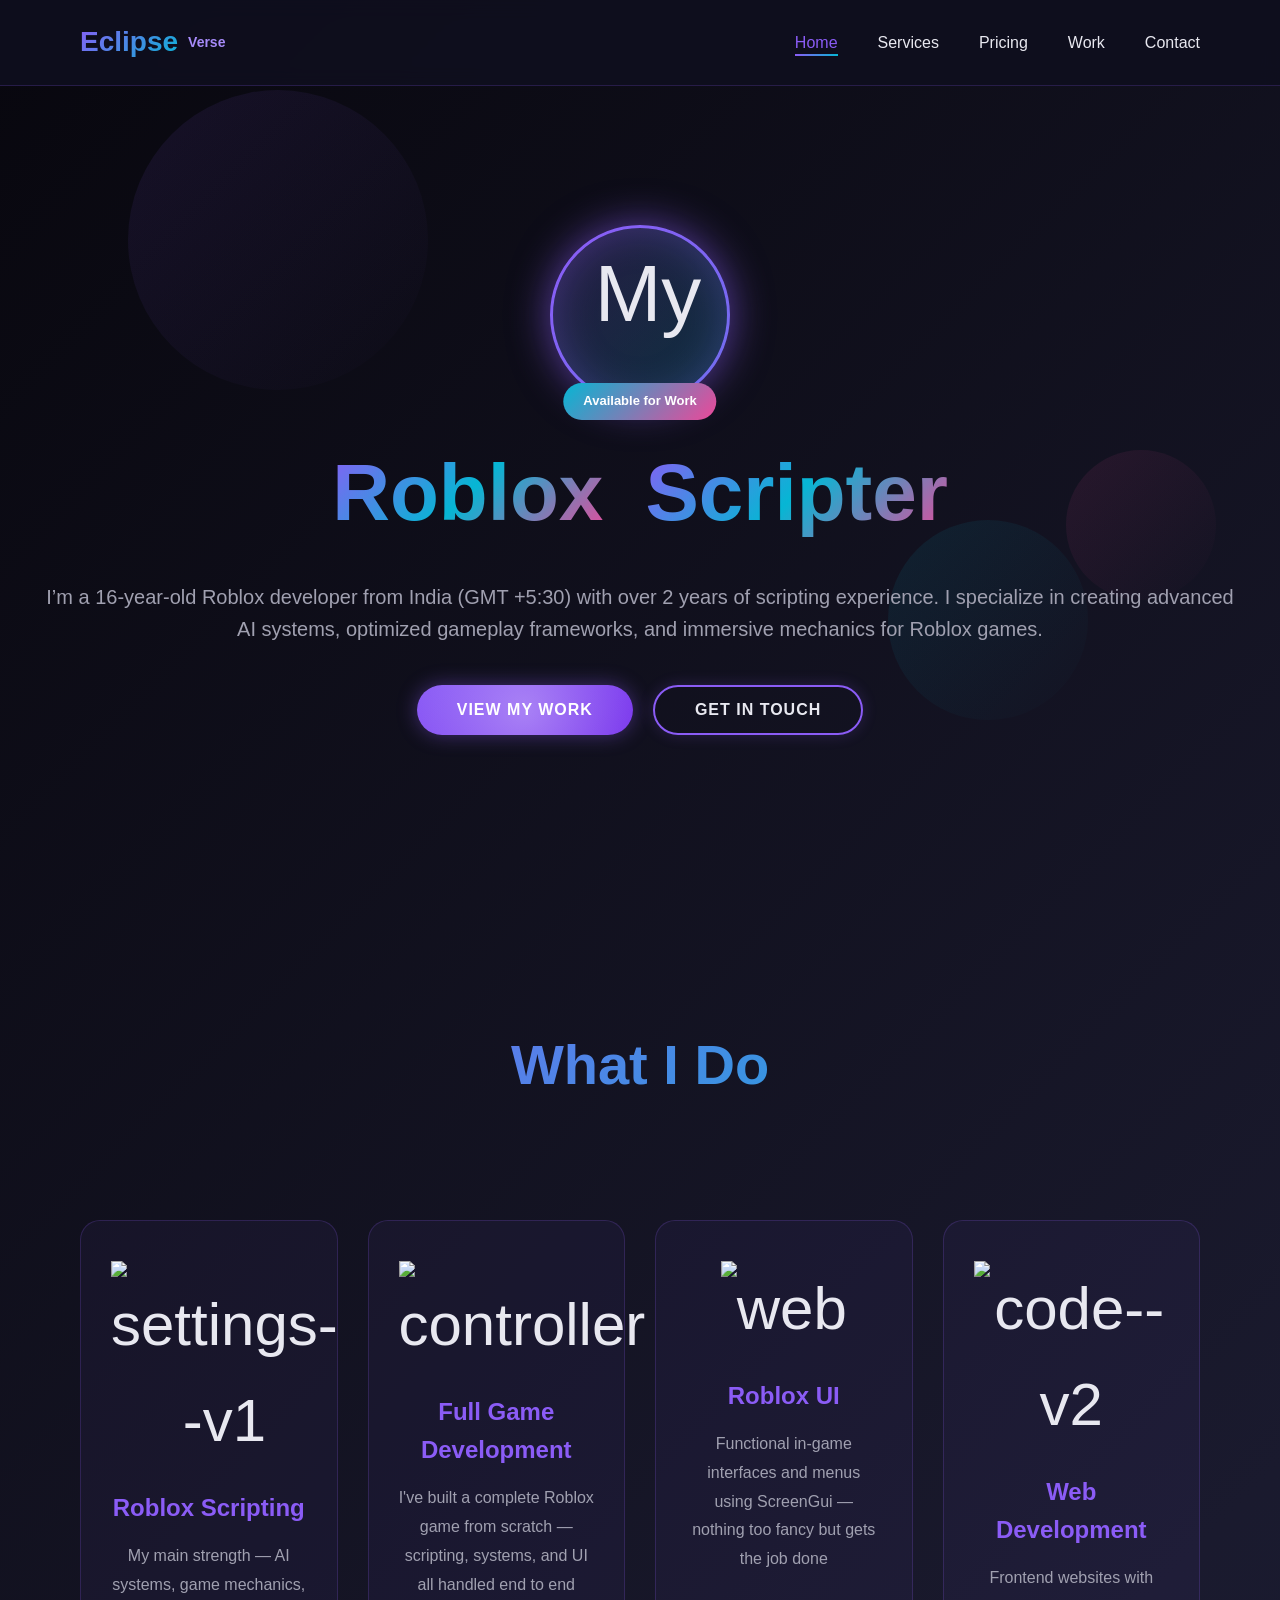
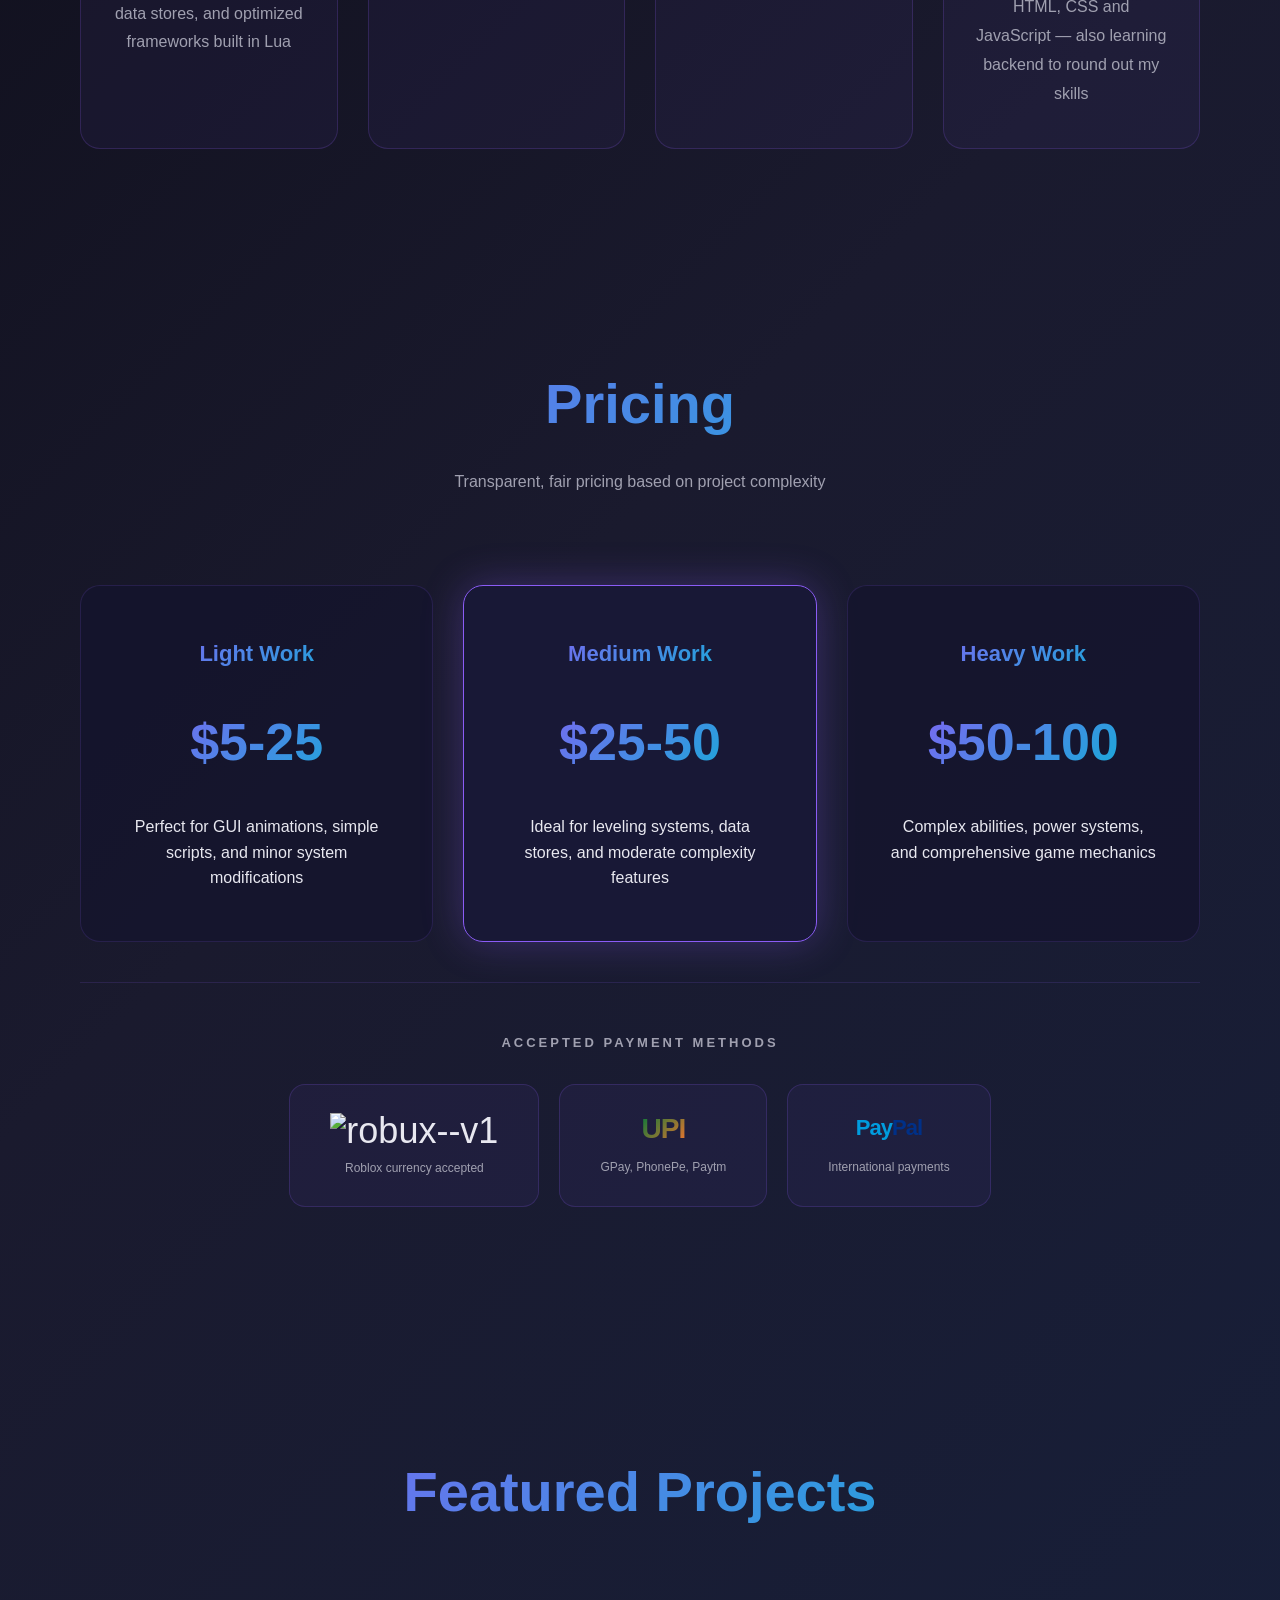
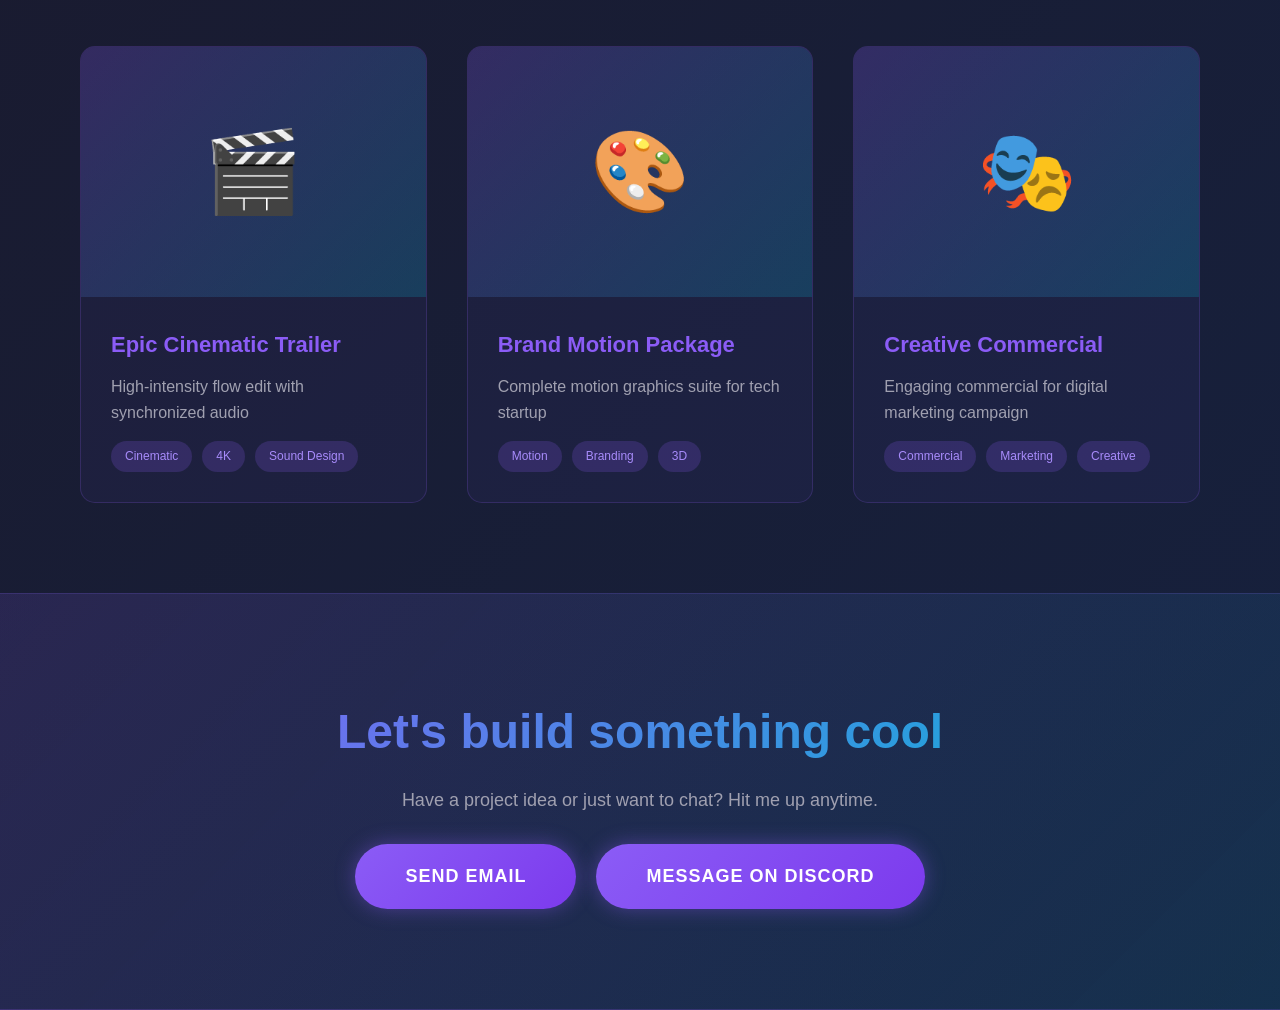
==== commit cc3671e5: "inside changes" ====
--- a/index.html
+++ b/index.html
@@ -1,261 +1,228 @@
-<!DOCTYPE html>
-<html lang="en">
-<head>
-    <meta charset="UTF-8">
-    <meta name="viewport" content="width=device-width, initial-scale=1.0">
-    <title>EclipseVerse - Game Developer</title>
-    <link rel="stylesheet" href="styles.css">
-</head>
-<body>
-    <!-- Navigation -->
-    <nav class="navbar">
-        <div class="nav-container">
-            <div class="logo">
-                <span class="logo-text">Edit</span><!--edit PUT ur company name here or something else its in left top corner-->
-                <span class="logo-sub">this</span>
-            </div>
-            <ul class="nav-links">
-                <li><a href="#home" class="active">Home</a></li>
-                <li><a href="#services">Services</a></li>
-                <li><a href="#pricing">Pricing</a></li>
-                <li><a href="#work">Work</a></li>
-                <li><a href="#contact">Contact</a></li>
-            </ul>
-        </div>
-    </nav>
-
-    <!-- Hero Section -->
-    <section class="hero" id="home">
-        <div class="hero-content">
-            <div class="hero-avatar-container">
-                <div class="avatar-glow"></div>
-                <div class="avatar">
-                    <div class="avatar-inner">✨</div><!--edit put ur pfp in replace of this classs-->
-                </div>
-                <span class="status-badge">Available for Work</span>
-            </div>
-            
-            <h1 class="hero-title">
-                <span class="title-word">ECLIPSE</span>
-                <span class="title-word">VERSE</span>
-            </h1>
-            
-            <p class="hero-subtitle">
-                I’m a 16-year-old Roblox developer from India (GMT +5:30) with over 2 years of scripting experience. I specialize in creating advanced AI systems, optimized gameplay frameworks, and immersive mechanics for Roblox games.
-            </p>
-            
-            <div class="hero-buttons">
-                <button class="btn btn-primary" onclick="document.getElementById('work').scrollIntoView({behavior: 'smooth'})">
-  <span class="btn-text">View My Work</span>
-  <span class="btn-glow"></span>
-</button>
-                <button class="btn btn-secondary" onclick="document.getElementById('contact').scrollIntoView({behavior: 'smooth'})">
-  <span class="btn-text">Get In Touch</span>
-</button>
-            </div>
-        </div>
-
-        <div class="floating-shapes">
-            <div class="shape shape-1"></div>
-            <div class="shape shape-2"></div>
-            <div class="shape shape-3"></div>
-        </div>
-    </section>
-
-    <!-- Services Section -->
-    <section class="services" id="services">
-        <h2 class="section-title">What I Do</h2>
-        
-        <div class="services-grid">
-            <div class="service-card" data-scroll>
-                <div class="service-icon">🎨</div>
-                <h3>Creative Design</h3>
-                <p>Stunning visual designs that capture your brand essence</p>
-            </div>
-            
-            <div class="service-card" data-scroll>
-                <div class="service-icon">🎬</div>
-                <h3>Roblox Scripting</h3>
-                <p>Professional production with cinematic graphics</p>
-            </div>
-            
-            <div class="service-card" data-scroll>
-                <div class="service-icon">✨</div>
-                <h3>Motion Graphics</h3>
-                <p>Eye-catching animations and motion design</p>
-            </div>
-            
-            <div class="service-card" data-scroll>
-                <div class="service-icon">🎯</div>
-                <h3>Branding</h3>
-                <p>Complete brand identity and visual storytelling</p>
-            </div>
-        </div>
-    </section>
-
-    <!-- Pricing Section -->
-    <section class="pricing-section" id="pricing">
-        <h2 class="section-title">Pricing Plans</h2>
-        <div class="pricing-grid">
-            <!-- Starter Plan -->
-            <div class="pricing-card" data-scroll>
-                <div class="plan-header">
-                    <h3>Basic Script</h3>
-                    <p class="plan-desc">Perfect for starters</p>
-                </div>
-                
-                <div class="price">
-                    <span class="currency">$</span>
-                    <span class="amount">50</span>
-                    <span class="period">/script</span>
-                </div>
-
-                <ul class="features-list">
-                    <li>✓ Simple gameplay mechanics</li>
-                    <li>✓ Basic UI interactions</li>
-                    <li>✓ Bug fixes & optimization</li>
-                    <li>✓ 3-5 day delivery</li>
-                    <li>✓ Email support</li>
-                    <li class="unavailable">✗ Fast Support</li>
-                    <li class="unavailable">✗ Add some options</li>
-                    <li class="unavailable">✗ Premium Support</li>
-                </ul>
-
-               <button class="btn btn-secondary" onclick="scrollToBottom()">Get Started</button>
-            </div>
-
-            <!-- Professional Plan (Featured) -->
-            <div class="pricing-card featured" data-scroll>
-                <div class="badge-popular">Most Popular</div>
-                
-                <div class="plan-header">
-                    <h3>Advanced System</h3>
-                    <p class="plan-desc">For serious creators</p>
-                </div>
-                
-                <div class="price">
-                    <span class="currency">$</span>
-                    <span class="amount">200</span>
-                    <span class="period">/system</span>
-                </div>
-
-                <ul class="features-list">
-                    <li>✓ Unlimited projects</li>
-                    <li>✓ Advanced video editing</li>
-                    <li>✓ 4K delivery</li>
-                    <li>✓ 5 revisions included</li>
-                    <li>✓ Motion graphics</li>
-                    <li>✓ Basic VFX</li>
-                    <li>✓ Color grading</li>
-                    <li>✓ Phone & email support</li>
-                </ul>
-
-                <button class="btn btn-secondary" onclick="scrollToBottom()">Get Started</button>
-            </div>
-
-            <!-- Enterprise Plan -->
-            <div class="pricing-card" data-scroll>
-                <div class="plan-header">
-                    <h3>Enterprise</h3>
-                    <p class="plan-desc">Full creative power</p>
-                </div>
-                
-                <div class="price">
-                    <span class="currency">$</span>
-                    <span class="amount">1999</span>
-                    <span class="period">/month</span>
-                </div>
-
-                <ul class="features-list">
-                    <li>✓ Unlimited everything</li>
-                    <li>✓ Expert video editing</li>
-                    <li>✓ 8K delivery</li>
-                    <li>✓ Unlimited revisions</li>
-                    <li>✓ Advanced motion graphics</li>
-                    <li>✓ Professional VFX</li>
-                    <li>✓ Full color grading</li>
-                    <li>✓ 24/7 priority support</li>
-                </ul>
-
-                <button class="btn btn-secondary" onclick="scrollToBottom()">Get Started</button>
-            </div>
-        </div>
-    </section>
-
-    <!-- Featured Work Section -->
-    <section class="featured-work" id="work">
-        <h2 class="section-title">Featured Projects</h2>
-        
-        <div class="featured-grid">
-            <div class="project-card" data-scroll>
-                <div class="project-image">
-                    <div class="image-placeholder">🎬</div>
-                </div>
-                <div class="project-info">
-                    <h3>Epic Cinematic Trailer</h3>
-                    <p>High-intensity flow edit with synchronized audio</p>
-                    <div class="project-tags">
-                        <span class="tag">Cinematic</span>
-                        <span class="tag">4K</span>
-                        <span class="tag">Sound Design</span>
-                    </div>
-                </div>
-            </div>
-
-            <div class="project-card" data-scroll>
-                <div class="project-image">
-                    <div class="image-placeholder">🎨</div>
-                </div>
-                <div class="project-info">
-                    <h3>Brand Motion Package</h3>
-                    <p>Complete motion graphics suite for tech startup</p>
-                    <div class="project-tags">
-                        <span class="tag">Motion</span>
-                        <span class="tag">Branding</span>
-                        <span class="tag">3D</span>
-                    </div>
-                </div>
-            </div>
-
-            <div class="project-card" data-scroll>
-                <div class="project-image">
-                    <div class="image-placeholder">🎭</div>
-                </div>
-                <div class="project-info">
-                    <h3>Creative Commercial</h3>
-                    <p>Engaging commercial for digital marketing campaign</p>
-                    <div class="project-tags">
-                        <span class="tag">Commercial</span>
-                        <span class="tag">Marketing</span>
-                        <span class="tag">Creative</span>
-                    </div>
-                </div>
-            </div>
-        </div>
-    </section>
-
-    <!-- Stats Section -->
-    
-    <!-- CTA Section -->
-    <section class="cta-section" id="contact">
-        <h2>Got feedback or want to collaborate?</h2>
-        <p>We’d love to hear from you — whether it’s project ideas, feedback, or collaboration offers.</p>
-        <div class="button-group">
-            <a href="mailto:eclipseversetest2244@gmail.com" class="btn btn-primary btn-large">Send Email</a>
-            <a href="https://discord.com/login" class="btn btn-primary btn-large">Discord: EclipseVerse</a>
-        </div>
-    </section>
-
-    <!-- Footer -->
-    <footer class="footer">
-        <div class="footer-content">
-            <p>&copy; 2026 EclipseVerse Studio. All rights reserved.</p>
-        </div>
-    </footer>
-
-    <script src="script.js"></script>
-</body>
-</html>
-< ! - -   r e d e p l o y   - - > - 
- +<!DOCTYPE html>
+<html lang="en">
+<head>
+    <meta charset="UTF-8">
+    <meta name="viewport" content="width=device-width, initial-scale=1.0">
+    <title>EclipseVerse - Game Developer</title>
+    <link rel="stylesheet" href="styles.css">
+</head>
+<body>
+    <!-- Navigation -->
+    <nav class="navbar">
+        <div class="nav-container">
+            <div class="logo">
+                <span class="logo-text">Eclipse</span>
+                <span class="logo-sub">Verse</span>
+            </div>
+            <ul class="nav-links">
+                <li><a href="#home" class="active">Home</a></li>
+                <li><a href="#services">Services</a></li>
+                <li><a href="#pricing">Pricing</a></li>
+                <li><a href="#work">Work</a></li>
+                <li><a href="#contact">Contact</a></li>
+            </ul>
+        </div>
+    </nav>
+
+    <!-- Hero Section -->
+    <section class="hero" id="home">
+        <div class="hero-content">
+            <div class="hero-avatar-container">
+                <div class="avatar-glow"></div>
+                <div class="avatar">
+                    <div class="avatar-inner">
+                        <img 
+                            src="https://cdn.discordapp.com/avatars/1326971677690826782/56995e51cfa8571792281fdf37cf61a1.png?size=256"
+                            alt="My Discord Avatar"
+                        />
+                    </div>
+                </div>
+                <span class="status-badge">Available for Work</span>
+            </div>
+            
+            <h1 class="hero-title">
+                <span class="title-word">Roblox</span>
+                <span class="title-word">Scripter</span>
+            </h1>
+            
+            <p class="hero-subtitle">
+                I’m a 16-year-old Roblox developer from India (GMT +5:30) with over 2 years of scripting experience. I specialize in creating advanced AI systems, optimized gameplay frameworks, and immersive mechanics for Roblox games.
+            </p>
+            
+            <div class="hero-buttons">
+                <button class="btn btn-primary" onclick="document.getElementById('work').scrollIntoView({behavior: 'smooth'})">
+                    <span class="btn-text">View My Work</span>
+                    <span class="btn-glow"></span>
+                </button>
+                <button class="btn btn-secondary" onclick="document.getElementById('contact').scrollIntoView({behavior: 'smooth'})">
+                    <span class="btn-text">Get In Touch</span>
+                </button>
+            </div>
+        </div>
+
+        <div class="floating-shapes">
+            <div class="shape shape-1"></div>
+            <div class="shape shape-2"></div>
+            <div class="shape shape-3"></div>
+        </div>
+    </section>
+
+    <!-- Services Section -->
+    <section class="services" id="services">
+        <h2 class="section-title">What I Do</h2>
+        
+        <div class="services-grid">
+            <div class="service-card" data-scroll>
+                <div class="service-icon">
+                    <img width="64" height="64" src="https://img.icons8.com/nolan/64/settings--v1.png" alt="settings--v1"/>
+                </div>
+                <h3>Roblox Scripting</h3>
+                <p>My main strength — AI systems, game mechanics, data stores, and optimized frameworks built in Lua</p>
+            </div>
+
+            <div class="service-card" data-scroll>
+                <div class="service-icon">
+                    <img width="48" height="48" src="https://img.icons8.com/glassmorphism/48/controller.png" alt="controller"/>
+                </div>
+                <h3>Full Game Development</h3>
+                <p>I've built a complete Roblox game from scratch — scripting, systems, and UI all handled end to end</p>
+            </div>
+
+            <div class="service-card" data-scroll>
+                <div class="service-icon">
+                    <img width="64" height="64" src="https://img.icons8.com/nolan/64/web.png" alt="web"/>
+                </div>
+                <h3>Roblox UI</h3>
+                <p>Functional in-game interfaces and menus using ScreenGui — nothing too fancy but gets the job done</p>
+            </div>
+
+            <div class="service-card" data-scroll>
+                <div class="service-icon">
+                    <img width="64" height="64" src="https://img.icons8.com/nolan/64/code--v2.png" alt="code--v2"/>
+                </div>
+                <h3>Web Development</h3>
+                <p>Frontend websites with HTML, CSS and JavaScript — also learning backend to round out my skills</p>
+            </div>
+        </div>
+    </section>
+
+    <!-- Pricing Section -->
+    <section class="pricing-section" id="pricing">
+        <h2 class="section-title">Pricing</h2>
+        <p class="section-subtitle">Transparent, fair pricing based on project complexity</p>
+        
+        <div class="pricing-grid">
+            <div class="pricing-card" data-scroll>
+                <h3>Light Work</h3>
+                <div class="price"><span class="amount">$5-25</span></div>
+                <p>Perfect for GUI animations, simple scripts, and minor system modifications</p>
+            </div>
+            <div class="pricing-card featured" data-scroll>
+                <h3>Medium Work</h3>
+                <div class="price"><span class="amount">$25-50</span></div>
+                <p>Ideal for leveling systems, data stores, and moderate complexity features</p>
+            </div>
+            <div class="pricing-card" data-scroll>
+                <h3>Heavy Work</h3>
+                <div class="price"><span class="amount">$50-100</span></div>
+                <p>Complex abilities, power systems, and comprehensive game mechanics</p>
+            </div>
+        </div>
+
+        <!-- Payment Methods INSIDE the section -->
+        <div class="payment-methods">
+            <p class="payment-title">Accepted Payment Methods</p>
+            <div class="payment-grid">
+                <div class="payment-card">
+                    <span class="payment-icon" style="font-size: 36px;">
+                        <img width="48" height="48" src="https://img.icons8.com/color/48/robux--v1.png" alt="robux--v1"/>
+                    </span>
+                    <!-- <span class="payment-name">Robux</span> -->
+                    <span class="payment-note">Roblox currency accepted</span>
+                </div>
+                <div class="payment-card">
+                    <span class="payment-icon" style="font-size: 28px; font-weight: 900; background: linear-gradient(135deg, #097939, #ed752e); -webkit-background-clip: text; -webkit-text-fill-color: transparent; background-clip: text; letter-spacing: -1px;">UPI</span>
+                    <!-- <span class="payment-name">UPI</span> -->
+                    <span class="payment-note">GPay, PhonePe, Paytm</span>
+                </div>
+                <div class="payment-card">
+                    <span class="payment-icon" style="font-size: 22px; font-weight: 900; letter-spacing: -1px;"><span style="color: #009cde;">Pay</span><span style="color: #003087;">Pal</span></span>
+                    <!-- <span class="payment-name">PayPal</span> -->
+                    <span class="payment-note">International payments</span>
+                </div>
+            </div>
+        </div>
+    </section>
+
+    <!-- Featured Work Section -->
+    <section class="featured-work" id="work">
+        <h2 class="section-title">Featured Projects</h2>
+        
+        <div class="featured-grid">
+            <div class="project-card" data-scroll>
+                <div class="project-image">
+                    <div class="image-placeholder">🎬</div>
+                </div>
+                <div class="project-info">
+                    <h3>Epic Cinematic Trailer</h3>
+                    <p>High-intensity flow edit with synchronized audio</p>
+                    <div class="project-tags">
+                        <span class="tag">Cinematic</span>
+                        <span class="tag">4K</span>
+                        <span class="tag">Sound Design</span>
+                    </div>
+                </div>
+            </div>
+
+            <div class="project-card" data-scroll>
+                <div class="project-image">
+                    <div class="image-placeholder">🎨</div>
+                </div>
+                <div class="project-info">
+                    <h3>Brand Motion Package</h3>
+                    <p>Complete motion graphics suite for tech startup</p>
+                    <div class="project-tags">
+                        <span class="tag">Motion</span>
+                        <span class="tag">Branding</span>
+                        <span class="tag">3D</span>
+                    </div>
+                </div>
+            </div>
+
+            <div class="project-card" data-scroll>
+                <div class="project-image">
+                    <div class="image-placeholder">🎭</div>
+                </div>
+                <div class="project-info">
+                    <h3>Creative Commercial</h3>
+                    <p>Engaging commercial for digital marketing campaign</p>
+                    <div class="project-tags">
+                        <span class="tag">Commercial</span>
+                        <span class="tag">Marketing</span>
+                        <span class="tag">Creative</span>
+                    </div>
+                </div>
+            </div>
+        </div>
+    </section>
+
+    <!-- Stats Section -->
+    
+    <!-- CTA Section -->
+    <section class="cta-section" id="contact">
+        <h2>Let's build something cool</h2>
+        <p>Have a project idea or just want to chat? Hit me up anytime.</p>
+        <div class="button-group">
+            <a href="mailto:eclipsedev248@gmail.com" class="btn btn-primary btn-large">Send Email</a>
+            <a href="https://discord.com/users/1326971677690826782" class="btn btn-primary btn-large">Message on Discord</a>
+        </div>
+    </section>
+    <!-- <footer class="footer">
+        <div class="footer-content">
+            <p>&copy; 2026 EclipseVerse Studio. All rights reserved.</p>
+        </div>
+    </footer> -->
+
+    <script src="script.js"></script>
+</body>
+</html>
--- a/styles.css
+++ b/styles.css
@@ -285,7 +285,15 @@
 }
 
 .avatar-inner {
-    animation: spin 4s linear infinite;
+    animation: none;
+}
+
+.avatar-inner img {
+    width: 170px;
+    height: 170px;
+    border-radius: 50%;       /* makes it a circle */
+    object-fit: cover;
+    display: block;
 }
 
 .status-badge {
@@ -915,53 +923,141 @@
     color: white;
 }
 
-/* ============================================
-   PRICING SECTION
-   ============================================ */
-
 .pricing-section {
-    padding: 100px 40px;
+    padding: 120px 40px;
     max-width: 1200px;
     margin: 0 auto;
 }
 
+.pricing-card {
+    background: rgba(20, 20, 45, 0.8);
+    border: 1px solid rgba(139, 92, 246, 0.15);
+    border-radius: 20px;
+    padding: 50px 40px;   /* this ensures top breathing room */
+    text-align: center;
+    transition: all 0.3s ease;
+    opacity: 0;
+    transform: translateY(30px);
+}
+
+.pricing-card[data-scroll] {
+    animation: slideInUp 0.8s ease-out forwards;
+}
+
 .pricing-grid {
     display: grid;
-    grid-template-columns: repeat(auto-fit, minmax(300px, 1fr));
+    grid-template-columns: repeat(3, 1fr);
     gap: 30px;
-    align-items: center;
-}
-
-.pricing-card {
-    background: rgba(139, 92, 246, 0.08);
-    border: 2px solid rgba(139, 92, 246, 0.2);
-    border-radius: 20px;
-    padding: 40px 30px;
-    text-align: center;
-    transform: translateY(30px);
-    opacity: 0;
-    transition: all 0.3s ease;
-    position: relative;
-}
-
-.pricing-card[data-scroll] {
-    animation: slideInUp 0.8s ease-out forwards;
+    align-items: stretch;
+}
+
+.pricing-card h3 {
+    font-size: 22px;
+    font-weight: 700;
+    background: linear-gradient(135deg, var(--primary-color), var(--accent-cyan));
+    -webkit-background-clip: text;
+    -webkit-text-fill-color: transparent;
+    background-clip: text;
+    margin-bottom: 20px;
+}
+
+.pricing-card .price .amount {
+    font-size: 52px;
+    font-weight: 900;
+    background: linear-gradient(135deg, var(--primary-color), var(--accent-cyan));
+    -webkit-background-clip: text;
+    -webkit-text-fill-color: transparent;
+    background-clip: text;
+    display: block;
+    margin-bottom: 20px;
 }
 
 .pricing-card:hover {
+    background: rgba(139, 92, 246, 0.15);
     border-color: var(--primary-color);
     transform: translateY(-10px);
+    box-shadow: 0 20px 40px rgba(139, 92, 246, 0.3);
 }
 
 .pricing-card.featured {
-    transform: scale(1.05) translateY(30px);
+    background: rgba(25, 25, 55, 0.95);
     border-color: var(--primary-color);
-    background: rgba(139, 92, 246, 0.15);
-    box-shadow: 0 30px 60px rgba(139, 92, 246, 0.3);
-}
-
-.pricing-card.featured[data-scroll] {
-    animation: slideInUp 0.8s ease-out forwards, scale 0.8s ease-out forwards;
+    box-shadow: 0 0 40px rgba(139, 92, 246, 0.3);
+}
+
+.pricing-card.featured:hover {
+    transform: translateY(-10px);
+    box-shadow: 0 20px 60px rgba(139, 92, 246, 0.5);
+}
+
+/* Payment Methods - redesigned */
+.payment-methods {
+    margin-top: 70px;
+    padding-top: 50px;
+    border-top: 1px solid rgba(139, 92, 246, 0.15);
+    text-align: center;
+}
+
+.payment-title {
+    font-size: 13px;
+    font-weight: 600;
+    color: var(--text-muted);
+    text-transform: uppercase;
+    letter-spacing: 3px;
+    margin-bottom: 30px;
+}
+
+.payment-grid {
+    display: flex;
+    gap: 20px;
+    justify-content: center;
+    flex-wrap: wrap;
+}
+
+.payment-card {
+    display: flex;
+    flex-direction: column;
+    align-items: center;
+    gap: 10px;
+    background: rgba(139, 92, 246, 0.06);
+    border: 1px solid rgba(139, 92, 246, 0.2);
+    border-radius: 16px;
+    padding: 28px 40px;
+    transition: all 0.3s ease;
+    min-width: 160px;
+}
+
+.payment-card:hover {
+    border-color: var(--primary-color);
+    background: rgba(139, 92, 246, 0.12);
+    transform: translateY(-6px);
+    box-shadow: 0 12px 30px rgba(139, 92, 246, 0.2);
+}
+
+.payment-icon {
+    margin: auto;
+    font-size: 36px;
+    line-height: 1;
+}
+
+.payment-note {
+    margin-top: auto;
+    font-size: 12px;
+    color: var(--text-muted);
+}
+
+@media (max-width: 768px) {
+    .pricing-grid {
+        grid-template-columns: 1fr;
+    }
+}
+
+.section-subtitle {
+    text-align: center;
+    color: var(--text-muted);
+    font-size: 16px;
+    margin-top: -60px;
+    margin-bottom: 60px;
 }
 
 .badge-popular {
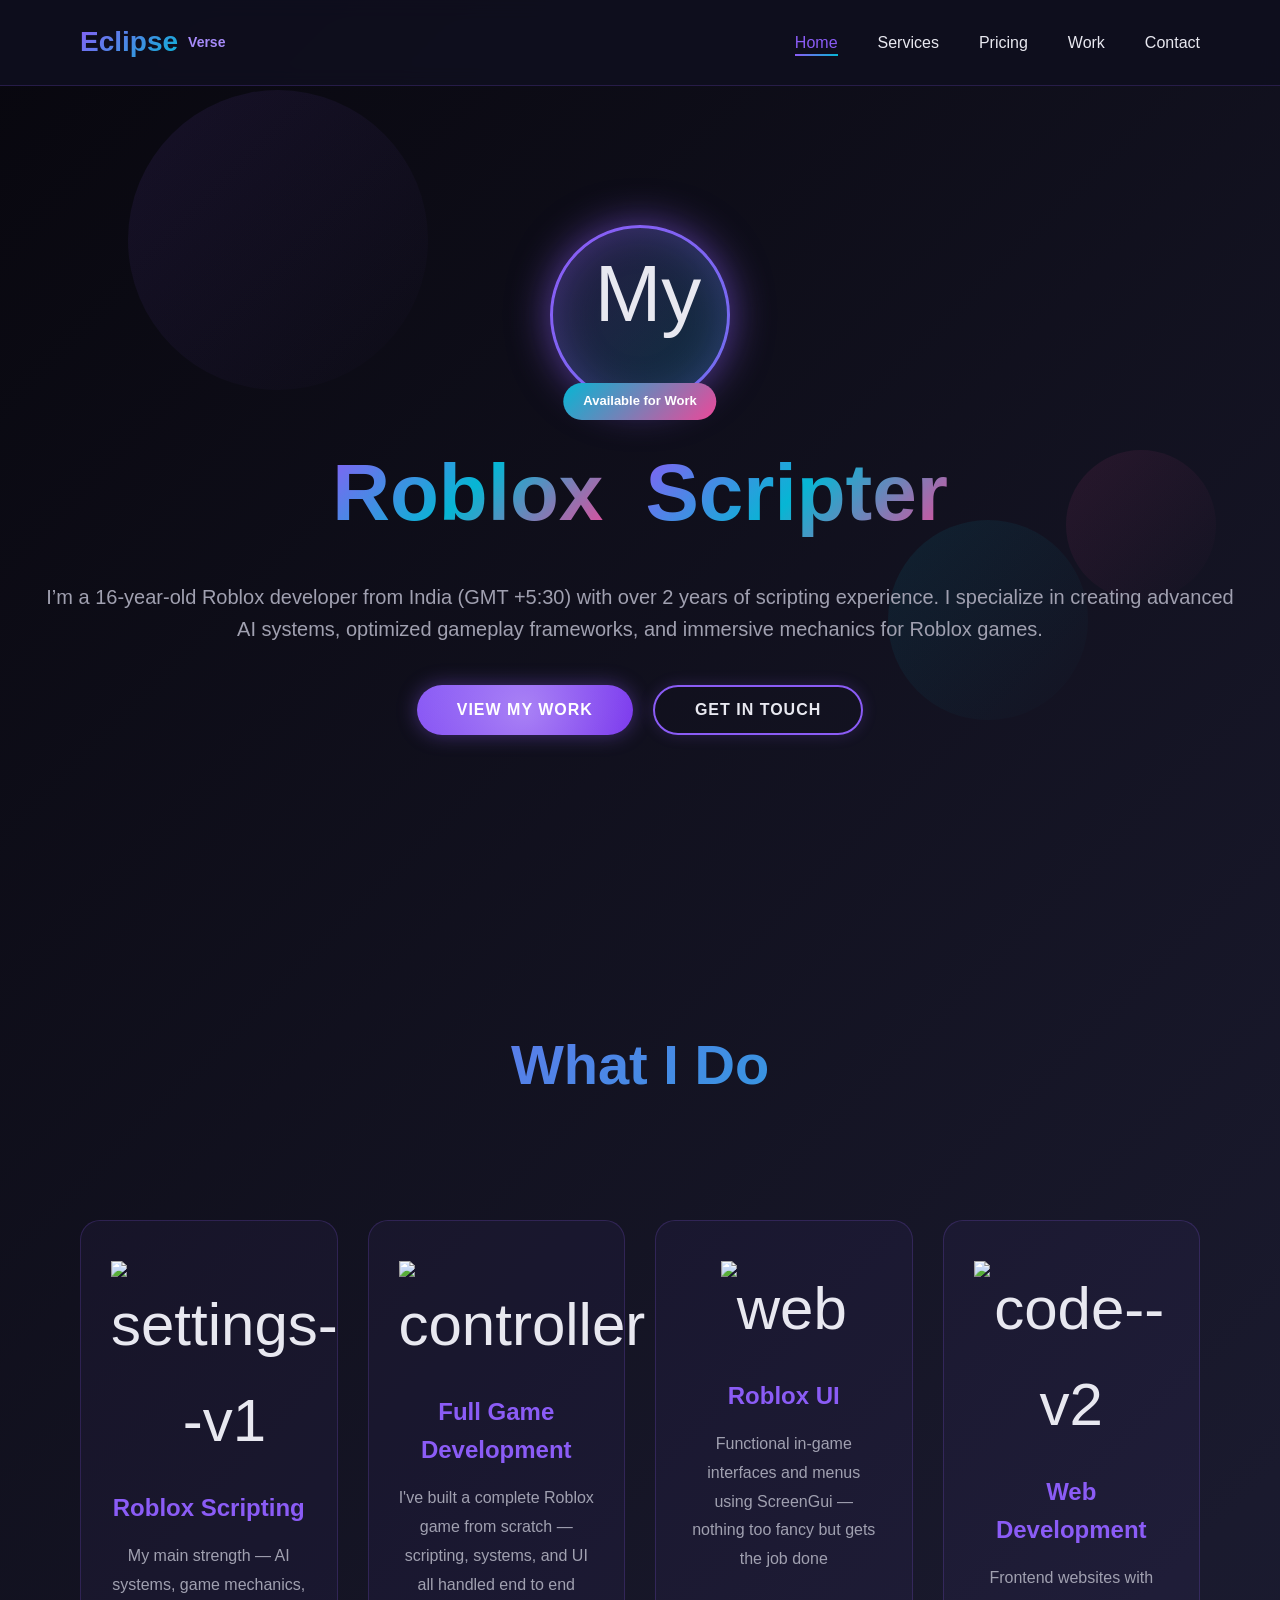
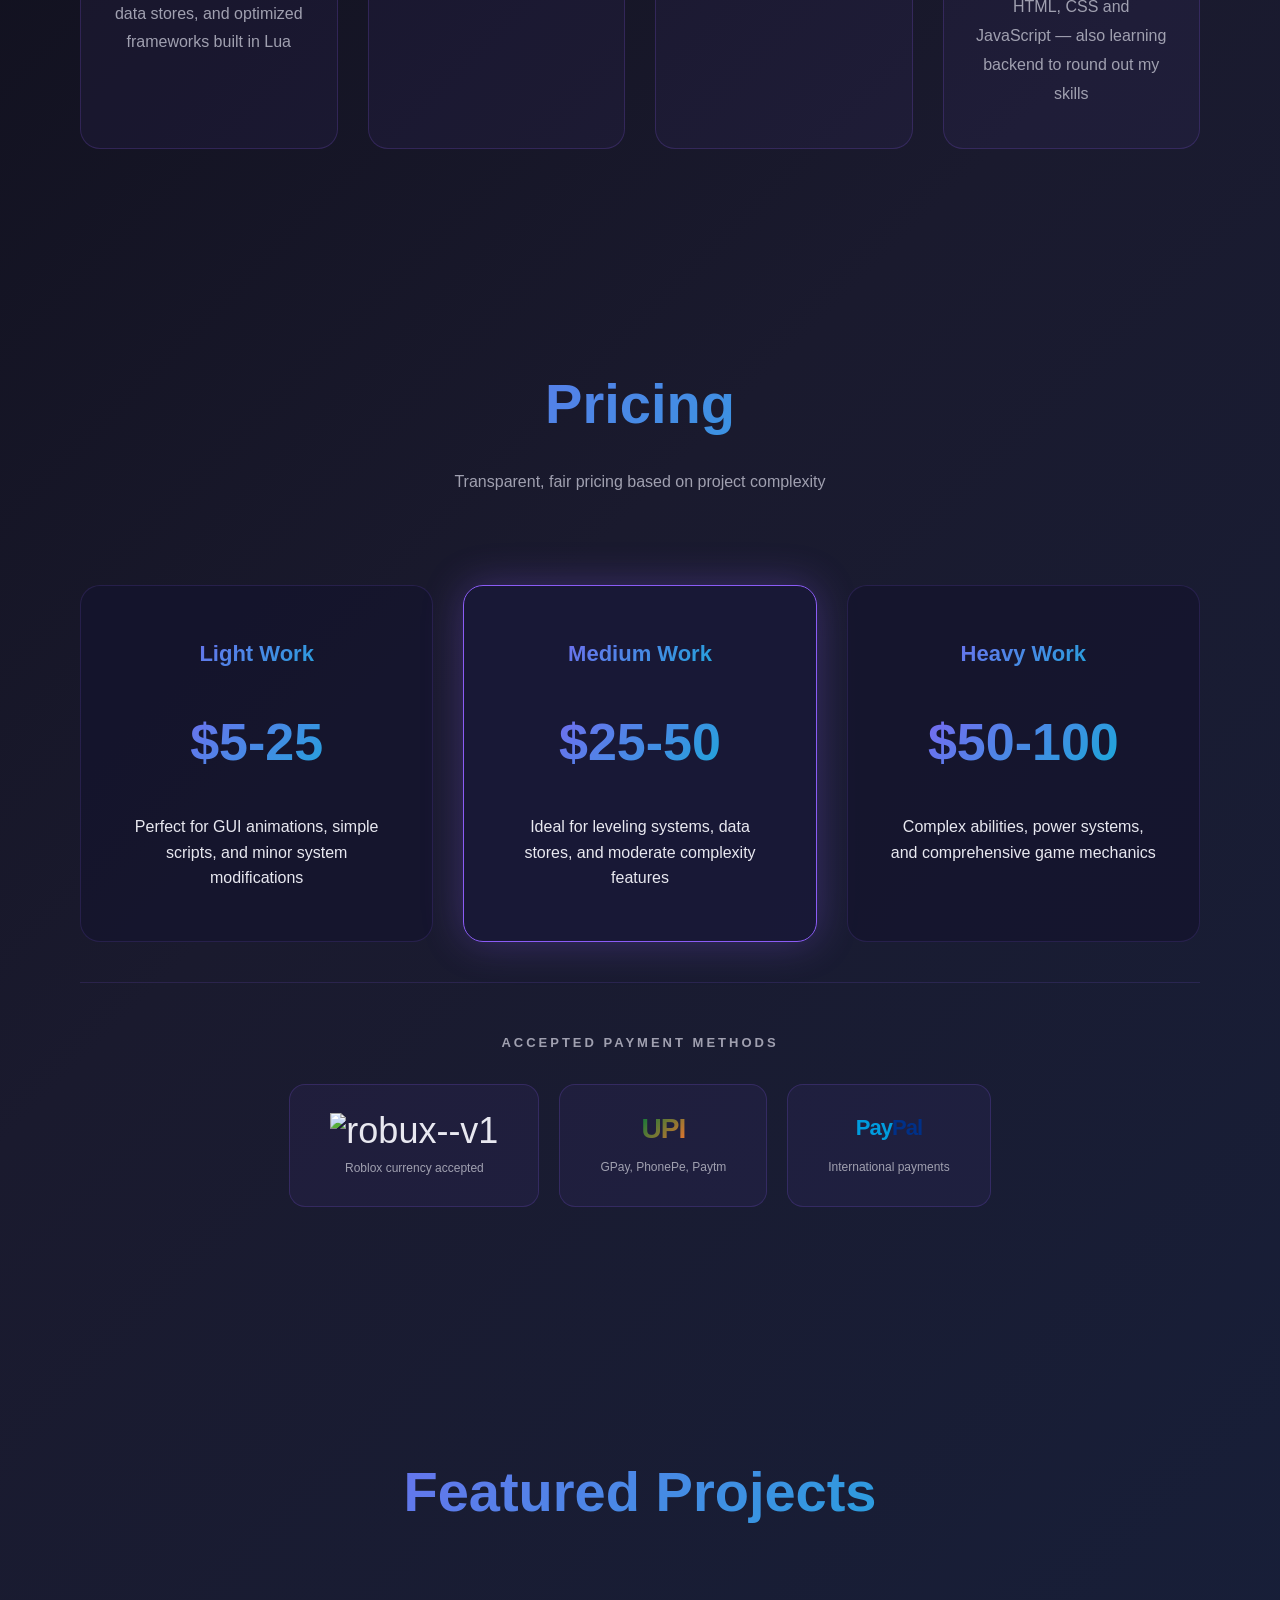
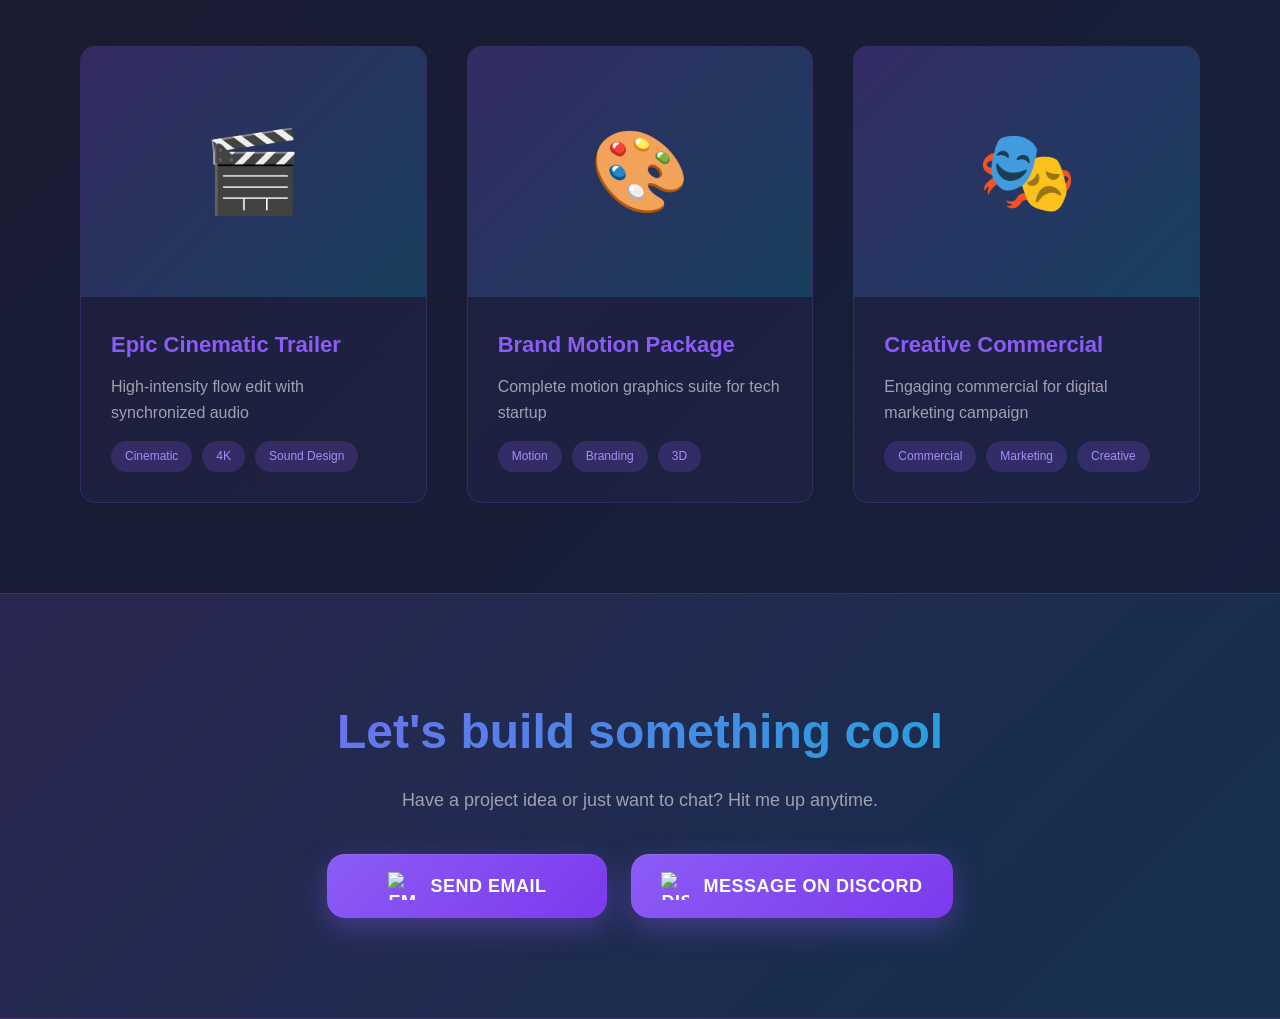
==== commit 19cf98a3: "more changes" ====
--- a/index.html
+++ b/index.html
@@ -209,12 +209,20 @@
     <!-- Stats Section -->
     
     <!-- CTA Section -->
-    <section class="cta-section" id="contact">
+   <section class="cta-section" id="contact">
         <h2>Let's build something cool</h2>
         <p>Have a project idea or just want to chat? Hit me up anytime.</p>
+
         <div class="button-group">
-            <a href="mailto:eclipsedev248@gmail.com" class="btn btn-primary btn-large">Send Email</a>
-            <a href="https://discord.com/users/1326971677690826782" class="btn btn-primary btn-large">Message on Discord</a>
+            <a href="mailto:eclipsedev248@gmail.com?subject=Project%20Inquiry" class="contact-btn">
+                <img src="https://img.icons8.com/doodle/48/new-post.png" alt="Email Icon">
+                <span>Send Email</span>
+            </a>
+
+            <a href="https://discord.com/users/1326971677690826782" class="contact-btn">
+                <img src="https://img.icons8.com/color/48/discord-logo.png" alt="Discord Icon">
+                <span>Message on Discord</span>
+            </a>
         </div>
     </section>
     <!-- <footer class="footer">
--- a/styles.css
+++ b/styles.css
@@ -40,30 +40,56 @@
 
  */
 
-/* Chrome, Edge, and Safari */
+/* Modern Scrollbar */
+
 ::-webkit-scrollbar {
-    width: 10px;
+    width: 8px;
 }
 
 ::-webkit-scrollbar-track {
-    background: transparent;
+    background: linear-gradient(
+        180deg,
+        #0F0F1E,
+        #16213E
+    );
+
+    border-radius: 999px;
 }
 
 ::-webkit-scrollbar-thumb {
-    background: #8B5CF6;
-    border-radius: 5px;
-    box-shadow: 0 0 15px rgba(139, 92, 246, 0.8);
+    background: linear-gradient(
+        180deg,
+        #8B5CF6,
+        #7C3AED
+    );
+
+    border-radius: 999px;
+    border: 2px solid transparent;
+    background-clip: padding-box;
+
+    transition: background 0.2s ease;
 }
 
 ::-webkit-scrollbar-thumb:hover {
-    background: #A78BFA;
-    box-shadow: 0 0 25px rgba(139, 92, 246, 1);
+    background: linear-gradient(
+        180deg,
+        #9F67FF,
+        #8B5CF6
+    );
+
+    background-clip: padding-box;
+}
+
+/* remove ugly arrows/buttons */
+::-webkit-scrollbar-button {
+    display: none;
 }
 
 /* Firefox */
 html {
-    scrollbar-color: #8B5CF6 transparent;
     scrollbar-width: thin;
+    scrollbar-color: #8B5CF6 rgba(255,255,255,0.03);
+    background: #0F0F1E;
 }
 
 /* ============================================
@@ -1465,6 +1491,70 @@
     margin-bottom: 30px;
 }
 
+/* CONTACT BUTTONS */
+
+.button-group {
+    display: flex;
+    justify-content: center;
+    align-items: center;
+    gap: 24px;
+    flex-wrap: wrap;
+    margin-top: 40px;
+}
+
+.contact-btn {
+    display: flex;
+    align-items: center;
+    justify-content: center;
+    gap: 14px;
+
+    min-width: 280px;
+    padding: 18px 30px;
+
+    border-radius: 18px;
+
+    text-decoration: none;
+    color: white;
+    font-size: 18px;
+    font-weight: 700;
+    text-transform: uppercase;
+    letter-spacing: 0.5px;
+
+    background: linear-gradient(135deg, #8B5CF6, #7C3AED);
+
+    box-shadow:
+        0 10px 30px rgba(139, 92, 246, 0.35),
+        inset 0 1px 1px rgba(255,255,255,0.1);
+
+    transition:
+        transform 0.25s ease,
+        box-shadow 0.25s ease,
+        background 0.25s ease;
+}
+
+.contact-btn:hover {
+    transform: translateY(-4px);
+
+    box-shadow:
+        0 18px 40px rgba(139, 92, 246, 0.5),
+        inset 0 1px 1px rgba(255,255,255,0.15);
+
+    background: linear-gradient(135deg, #9B6DFF, #8246FF);
+}
+
+.contact-btn img {
+    width: 28px;
+    height: 28px;
+    object-fit: contain;
+    flex-shrink: 0;
+}
+
+.contact-btn span {
+    display: flex;
+    align-items: center;
+    line-height: 1;
+}
+
 /* ============================================
    FOOTER
    ============================================ */
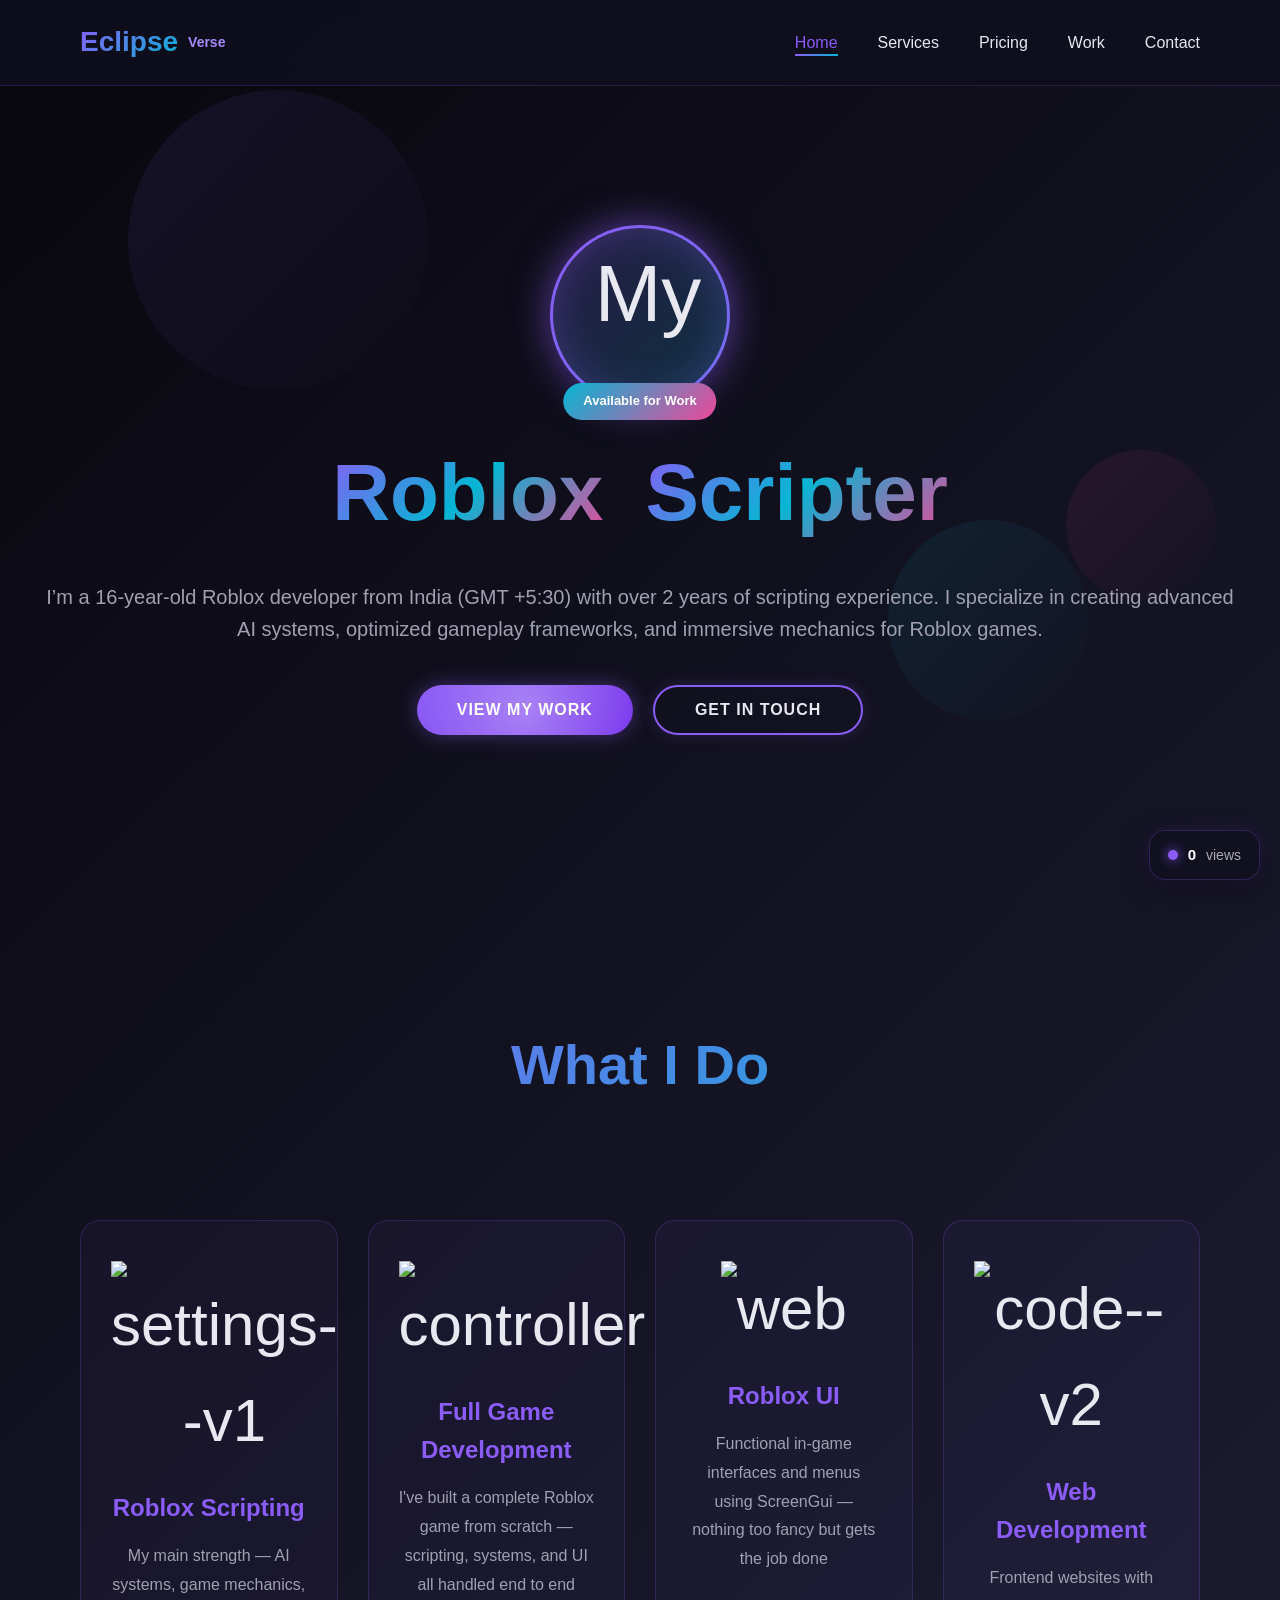
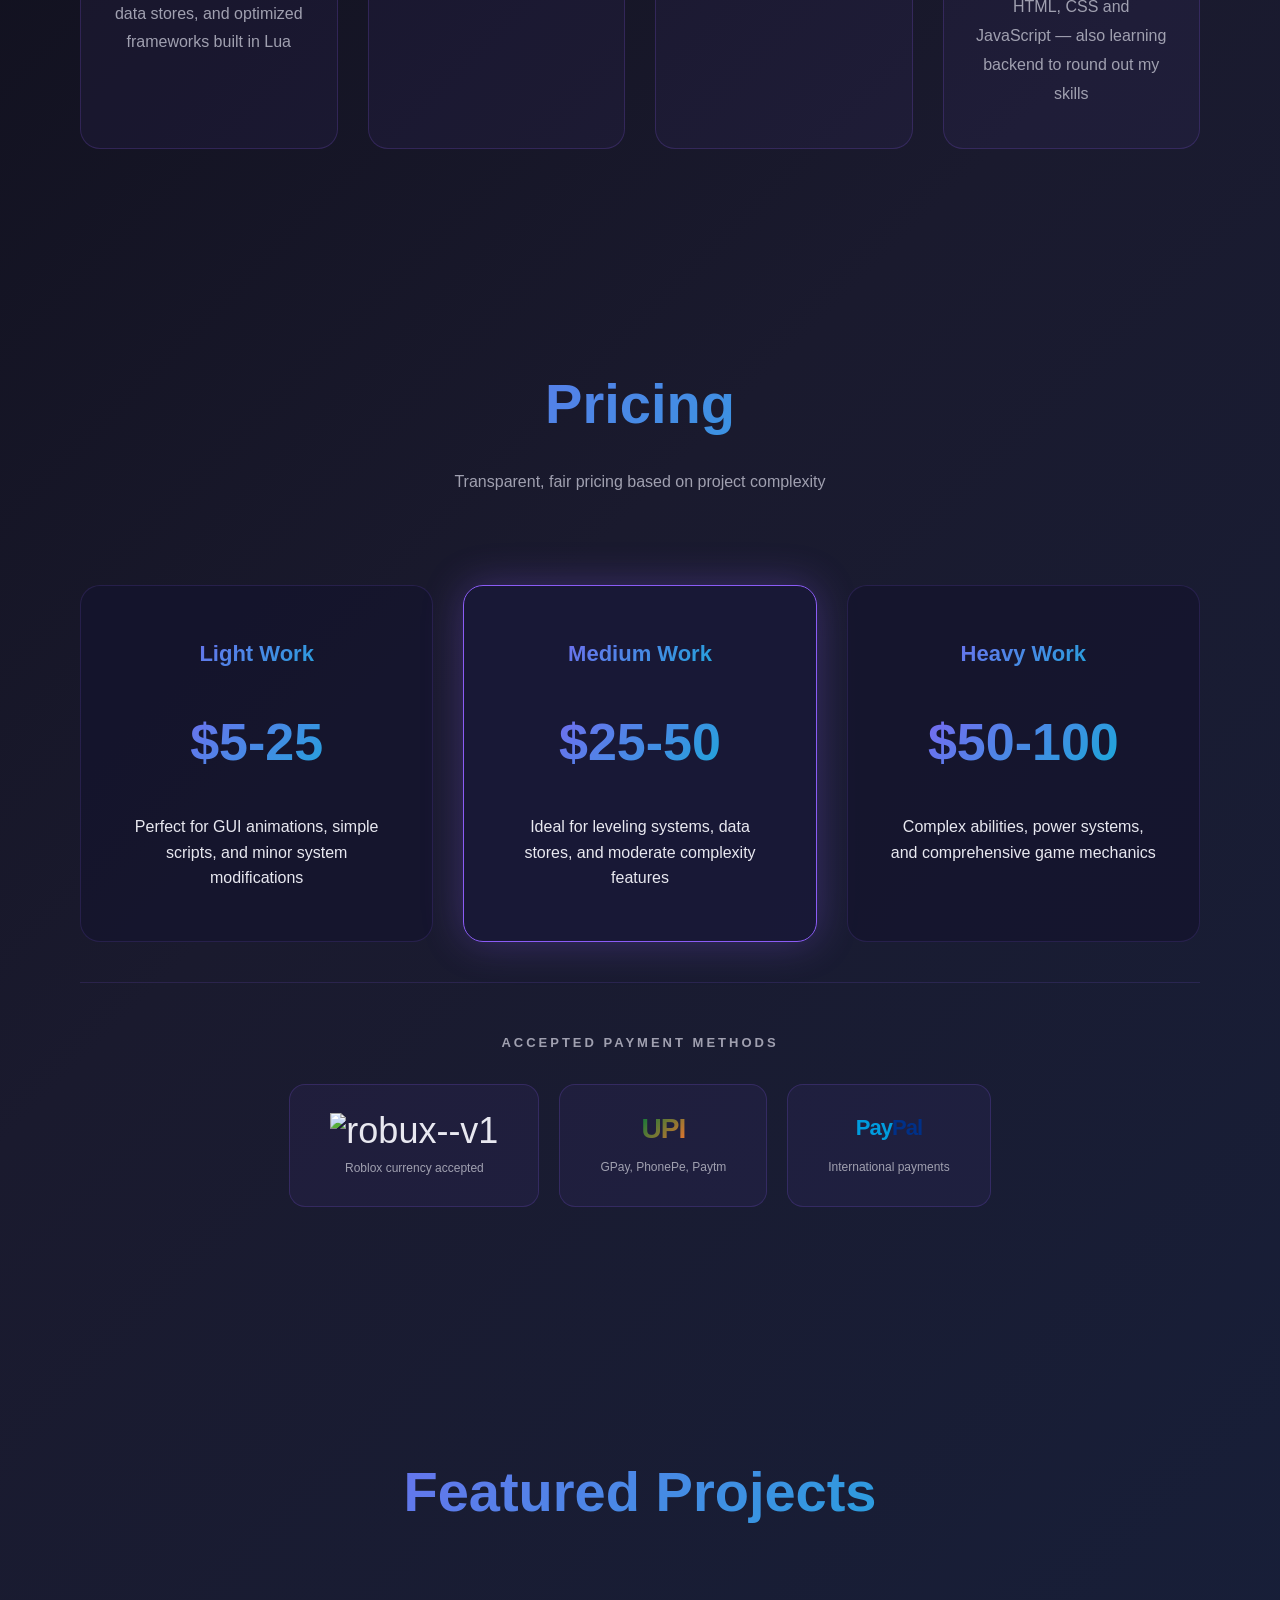
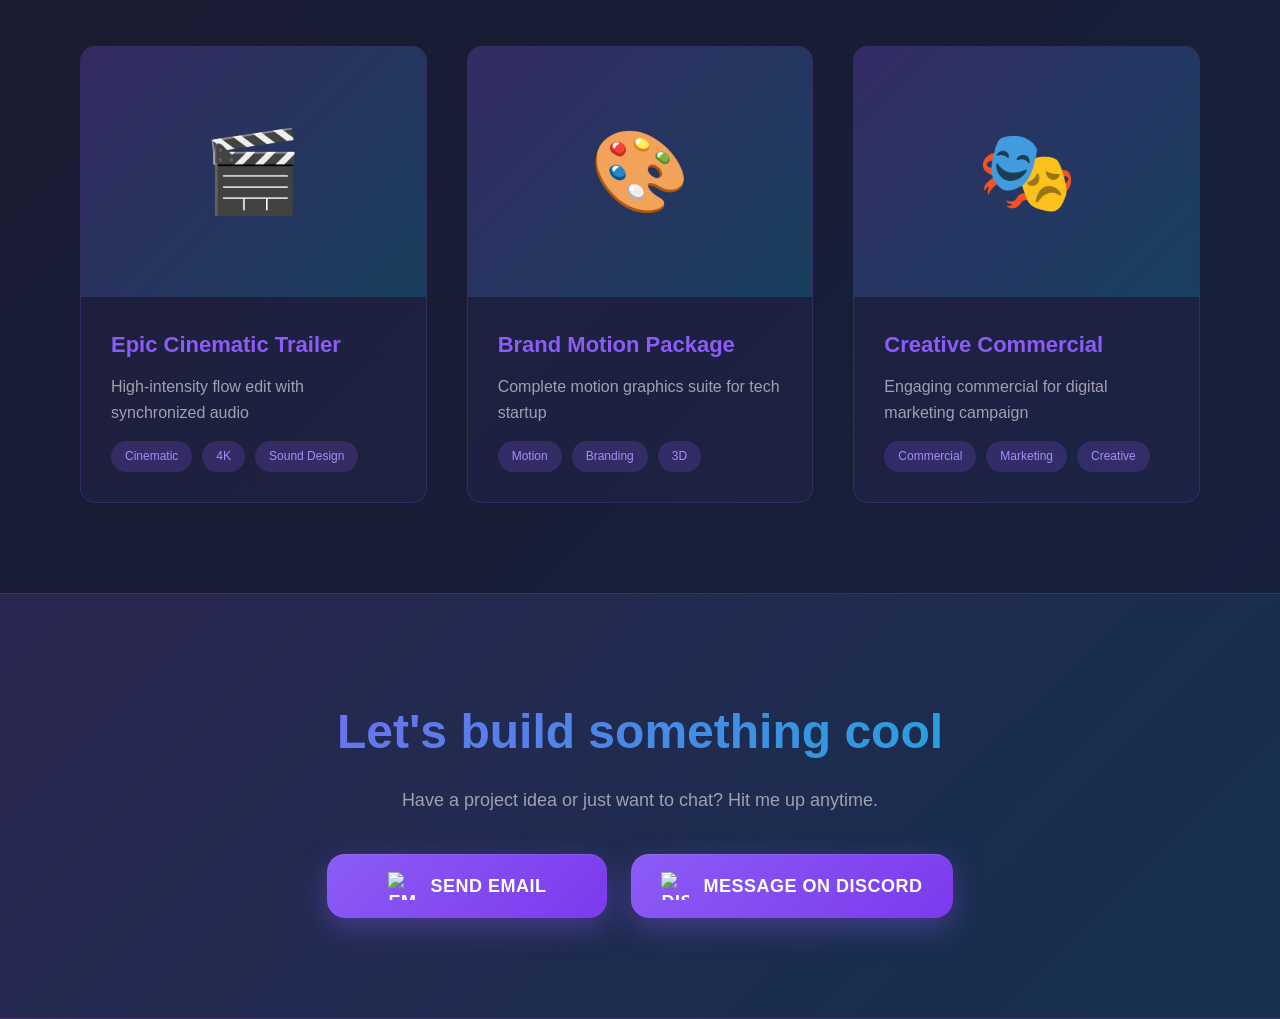
==== commit 84002783: "add views counter" ====
--- a/index.html
+++ b/index.html
@@ -225,6 +225,12 @@
             </a>
         </div>
     </section>
+
+    <div class="live-counter">
+        <span class="counter-dot"></span>
+        <span id="view-count">0</span>
+        <span class="counter-text">views</span>
+    </div>
     <!-- <footer class="footer">
         <div class="footer-content">
             <p>&copy; 2026 EclipseVerse Studio. All rights reserved.</p>
--- a/styles.css
+++ b/styles.css
@@ -1555,6 +1555,66 @@
     line-height: 1;
 }
 
+.live-counter {
+    position: fixed;
+    right: 20px;
+    bottom: 20px;
+    z-index: 9999;
+
+    display: flex;
+    align-items: center;
+    gap: 10px;
+
+    padding: 12px 18px;
+
+    background: rgba(15, 15, 30, 0.75);
+    backdrop-filter: blur(14px);
+
+    border: 1px solid rgba(139, 92, 246, 0.25);
+    border-radius: 16px;
+
+    box-shadow:
+        0 10px 30px rgba(0,0,0,0.35),
+        0 0 20px rgba(139, 92, 246, 0.12);
+
+    font-family: inherit;
+}
+
+.counter-dot {
+    width: 10px;
+    height: 10px;
+    border-radius: 50%;
+
+    background: #8B5CF6;
+
+    box-shadow: 0 0 12px #8B5CF6;
+
+    animation: pulse-counter 2s infinite;
+}
+
+#view-count {
+    color: white;
+    font-size: 15px;
+    font-weight: 700;
+}
+
+.counter-text {
+    color: rgba(255,255,255,0.65);
+    font-size: 14px;
+}
+
+@keyframes pulse-counter {
+    0%, 100% {
+        opacity: 1;
+        transform: scale(1);
+    }
+
+    50% {
+        opacity: 0.5;
+        transform: scale(1.15);
+    }
+}
+
 /* ============================================
    FOOTER
    ============================================ */
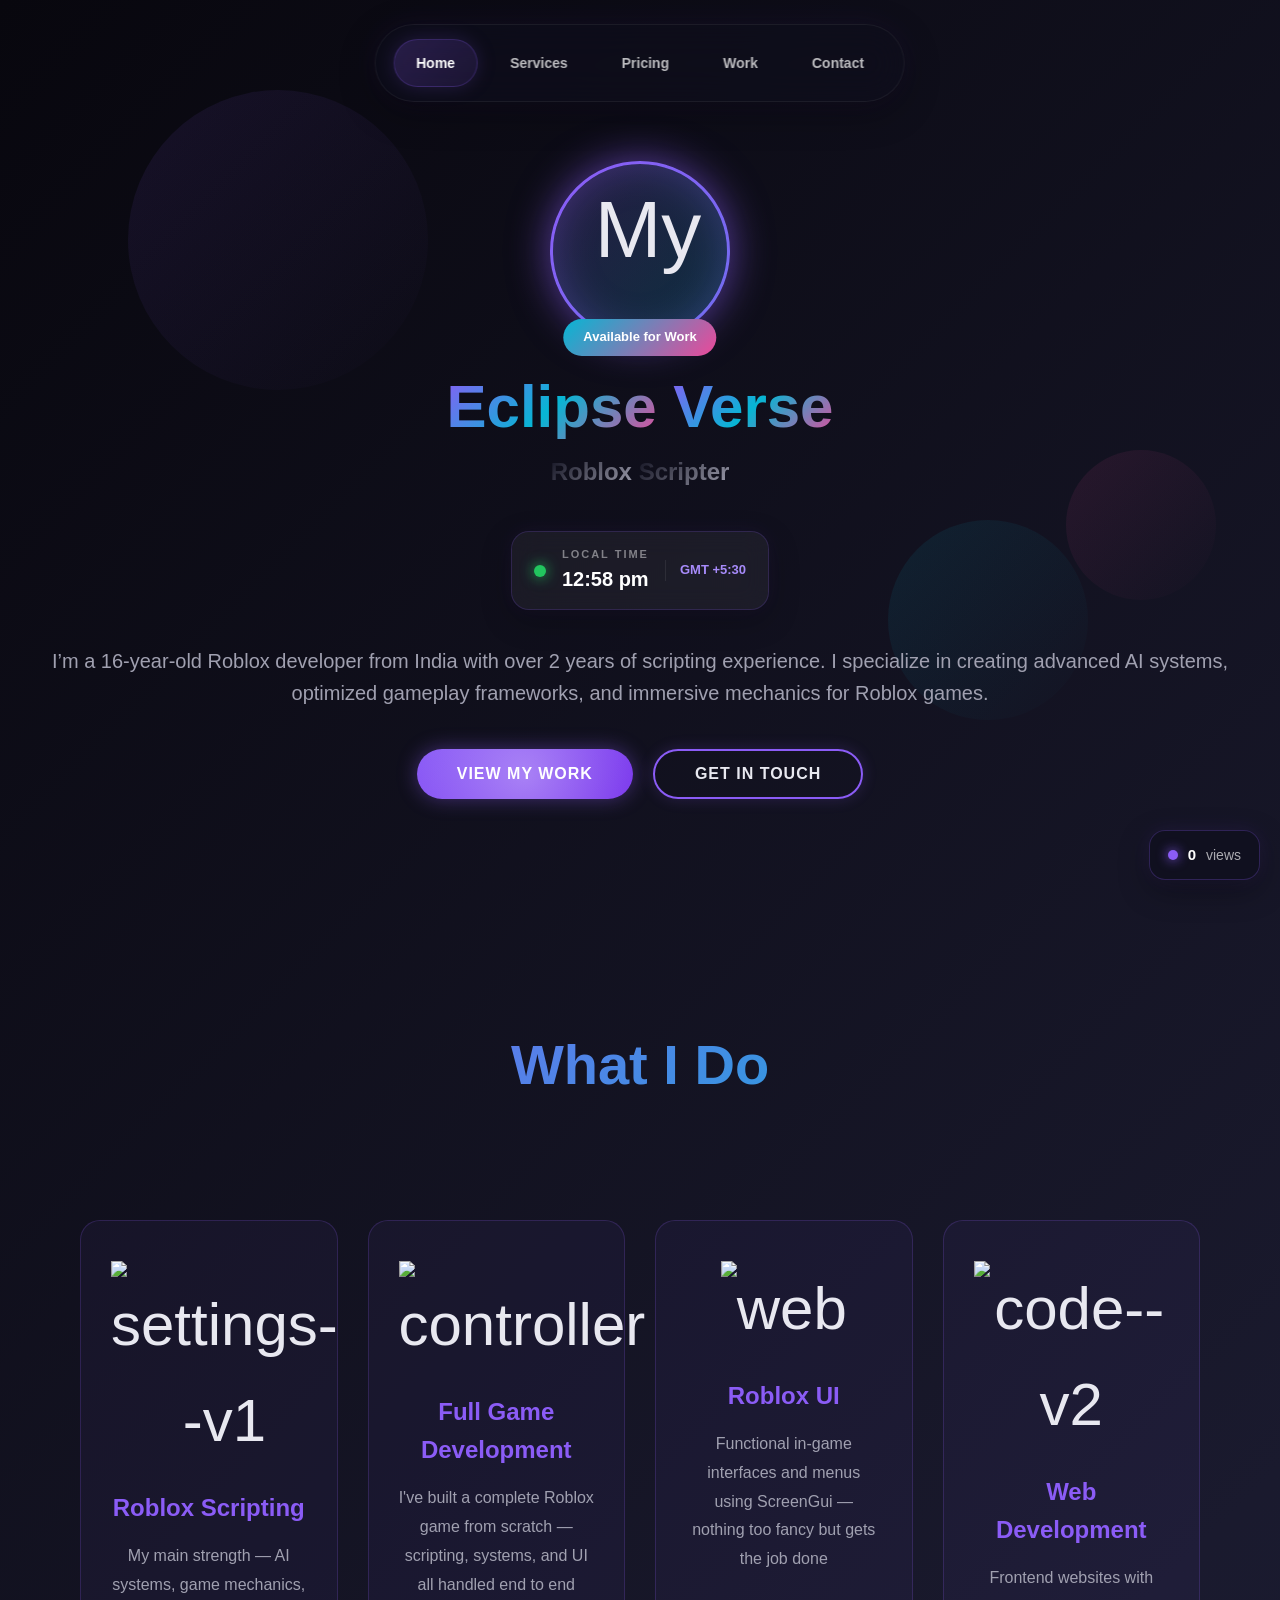
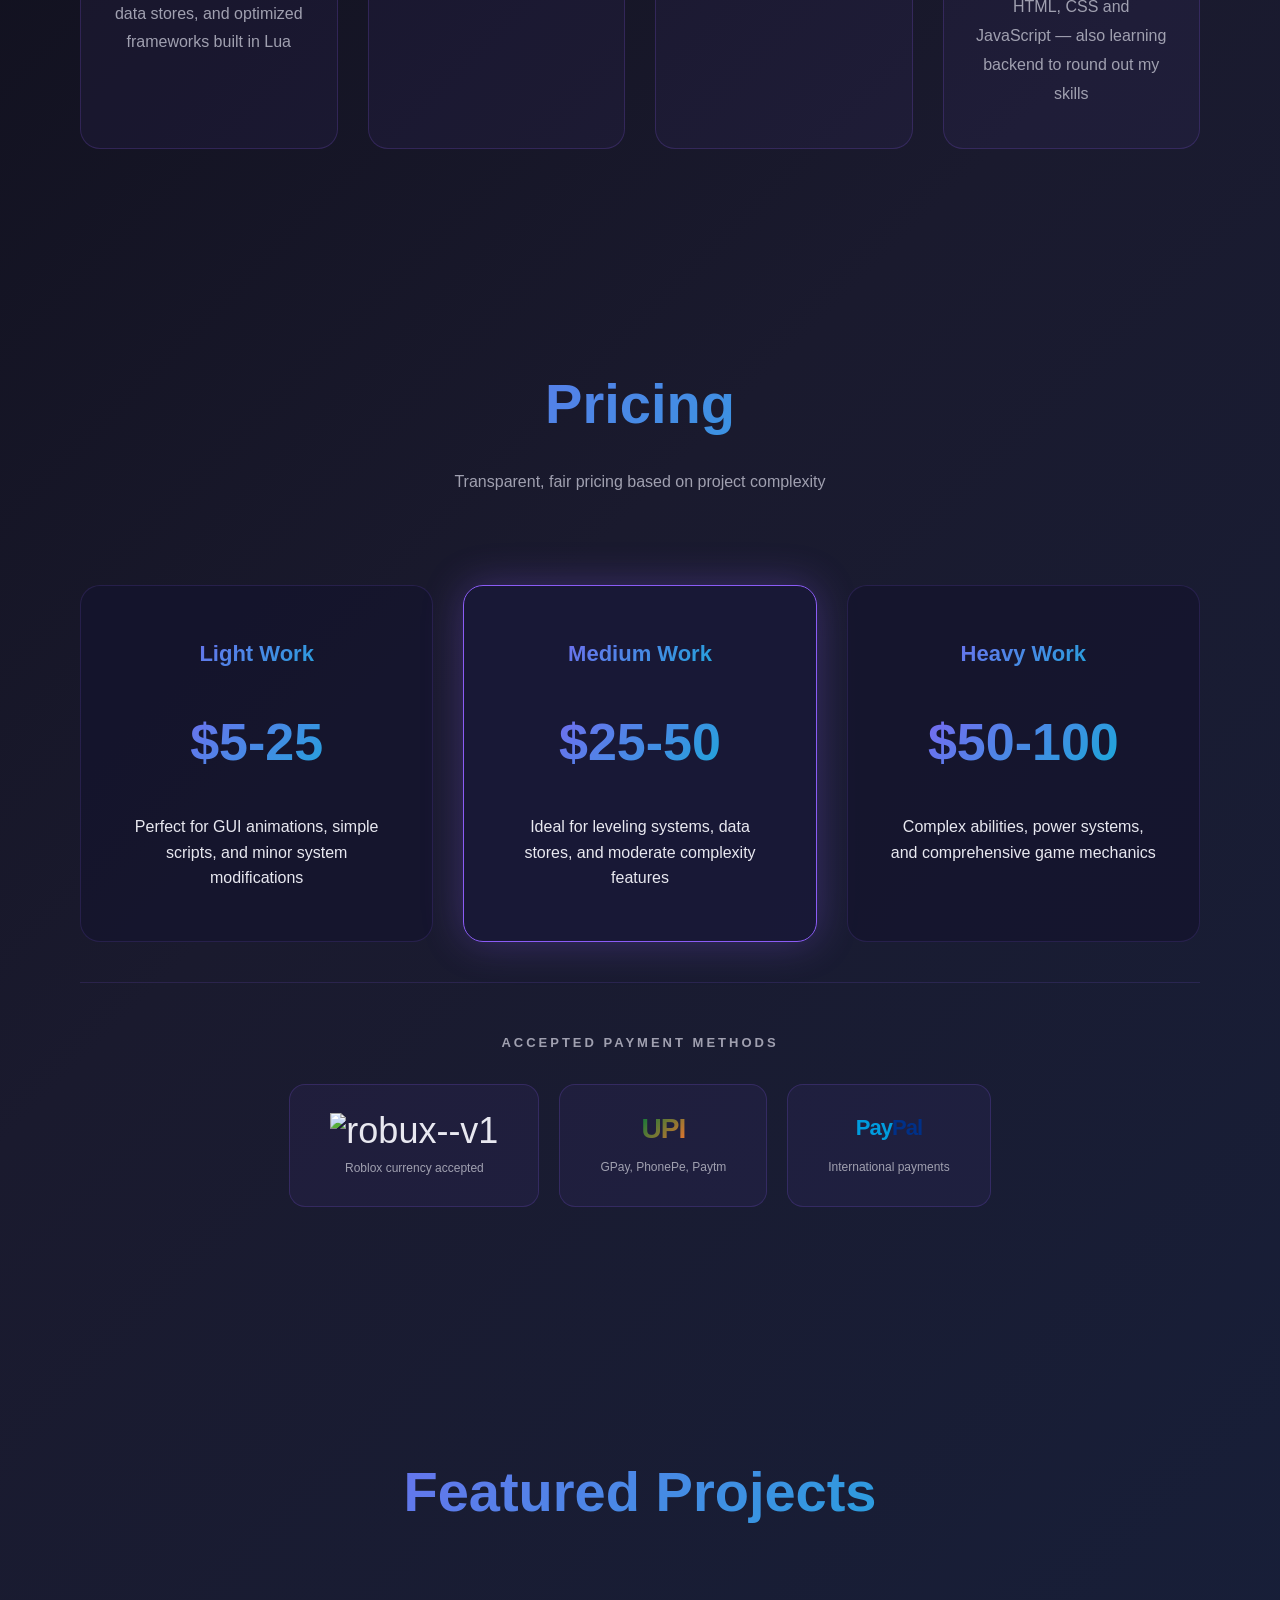
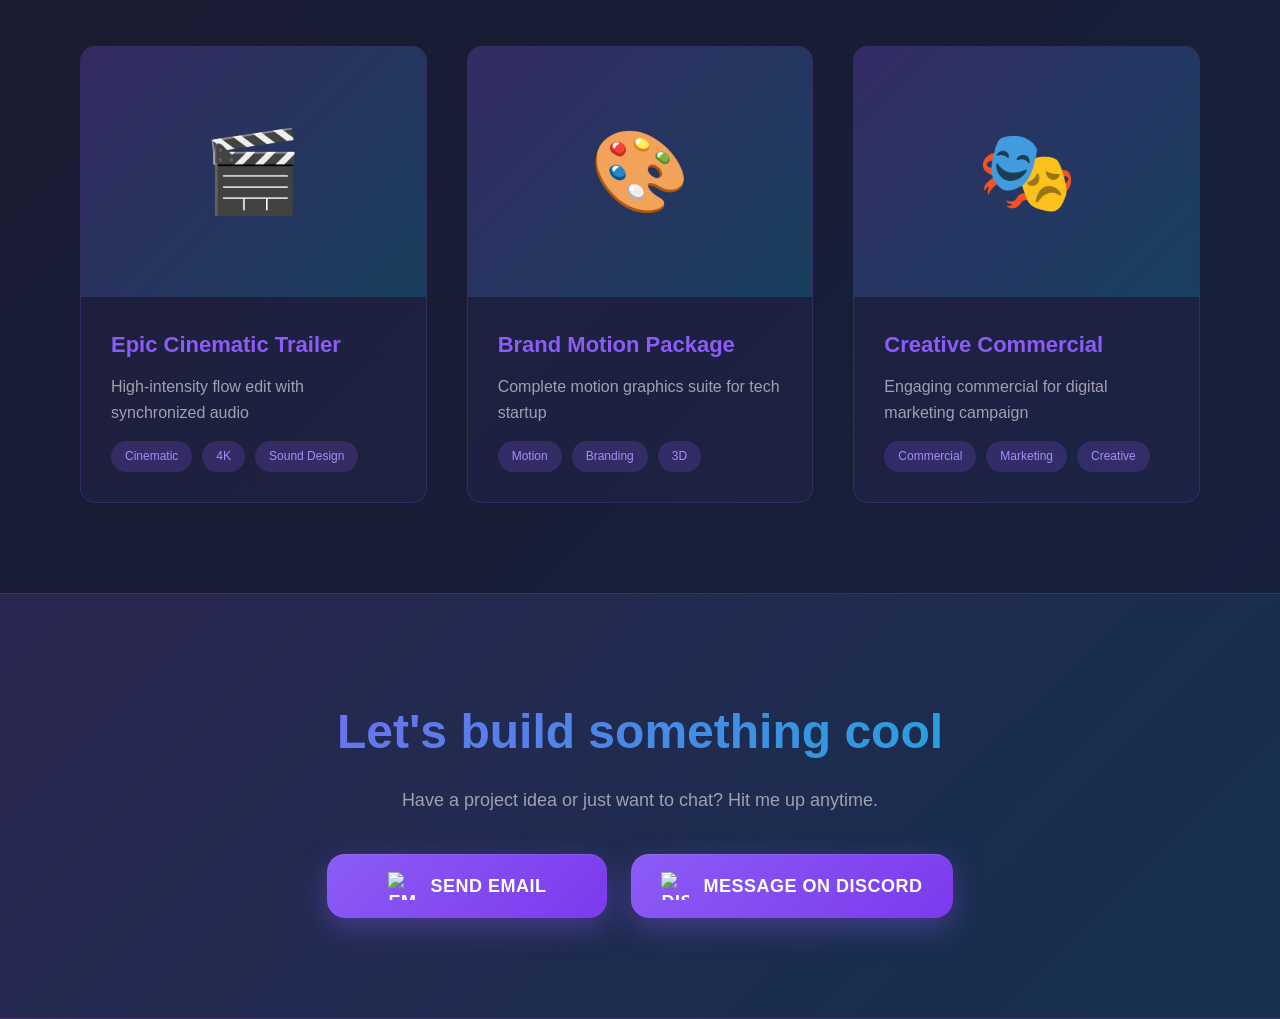
==== commit 9a520451: "fixed view counter and added timezone" ====
--- a/index.html
+++ b/index.html
@@ -8,20 +8,14 @@
 </head>
 <body>
     <!-- Navigation -->
-    <nav class="navbar">
-        <div class="nav-container">
-            <div class="logo">
-                <span class="logo-text">Eclipse</span>
-                <span class="logo-sub">Verse</span>
-            </div>
-            <ul class="nav-links">
-                <li><a href="#home" class="active">Home</a></li>
-                <li><a href="#services">Services</a></li>
-                <li><a href="#pricing">Pricing</a></li>
-                <li><a href="#work">Work</a></li>
-                <li><a href="#contact">Contact</a></li>
-            </ul>
-        </div>
+    <nav class="floating-navbar">
+        <ul class="floating-nav-links">
+            <li><a href="#home" class="active">Home</a></li>
+            <li><a href="#services">Services</a></li>
+            <li><a href="#pricing">Pricing</a></li>
+            <li><a href="#work">Work</a></li>
+            <li><a href="#contact">Contact</a></li>
+        </ul>
     </nav>
 
     <!-- Hero Section -->
@@ -41,12 +35,28 @@
             </div>
             
             <h1 class="hero-title">
-                <span class="title-word">Roblox</span>
-                <span class="title-word">Scripter</span>
+                <span class="title-word">Eclipse</span>
+                <span class="title-word">Verse</span>
             </h1>
+
+            <h2 class="hero-sub">
+                <span class="sub-word">Roblox</span>
+                <span class="sub-word">Scripter</span>
+            </h2>
+
+            <div class="timezone-card">
+                <span class="timezone-dot"></span>
+
+                <div class="timezone-info">
+                    <span class="timezone-label">LOCAL TIME</span>
+                    <span class="timezone-time" id="india-time">Loading...</span>
+                </div>
+
+                <span class="timezone-region">GMT +5:30</span>
+            </div>
             
             <p class="hero-subtitle">
-                I’m a 16-year-old Roblox developer from India (GMT +5:30) with over 2 years of scripting experience. I specialize in creating advanced AI systems, optimized gameplay frameworks, and immersive mechanics for Roblox games.
+                I’m a 16-year-old Roblox developer from India with over 2 years of scripting experience. I specialize in creating advanced AI systems, optimized gameplay frameworks, and immersive mechanics for Roblox games.
             </p>
             
             <div class="hero-buttons">
--- a/styles.css
+++ b/styles.css
@@ -96,86 +96,82 @@
    NAVIGATION
    ============================================ */
 
-.navbar {
+.floating-navbar {
     position: fixed;
-    top: 0;
-    width: 100%;
-    background: rgba(15, 15, 30, 0.9);
-    backdrop-filter: blur(10px);
-    z-index: 1000;
-    border-bottom: 1px solid rgba(139, 92, 246, 0.2);
-}
-
-.nav-container {
-    max-width: 1200px;
-    margin: 0 auto;
-    padding: 20px 40px;
-    display: flex;
-    justify-content: space-between;
-    align-items: center;
-}
-
-.logo {
+    top: 24px;
+    left: 50%;
+    transform: translateX(-50%);
+
+    z-index: 2000;
+
+    padding: 14px 18px;
+
+    background: rgba(15, 15, 30, 0.55);
+
+    backdrop-filter: blur(18px);
+
+    border: 1px solid rgba(255,255,255,0.06);
+
+    border-radius: 999px;
+
+    box-shadow:
+        0 10px 35px rgba(0,0,0,0.35),
+        0 0 30px rgba(139, 92, 246, 0.08);
+}
+
+.floating-nav-links {
     display: flex;
     align-items: center;
     gap: 10px;
-    cursor: pointer;
-    transition: transform 0.3s ease;
-}
-
-.logo:hover {
-    transform: scale(1.05);
-}
-
-.logo-text {
-    font-size: 28px;
-    font-weight: bold;
-    background: linear-gradient(135deg, var(--primary-color), var(--accent-cyan));
-    -webkit-background-clip: text;
-    -webkit-text-fill-color: transparent;
-    background-clip: text;
-}
-
-.logo-sub {
+
+    list-style: none;
+}
+
+.floating-nav-links a {
+    position: relative;
+
+    display: flex;
+    align-items: center;
+    justify-content: center;
+
+    padding: 12px 22px;
+
+    border-radius: 999px;
+
+    text-decoration: none;
+
+    color: rgba(255,255,255,0.72);
+
     font-size: 14px;
-    color: var(--accent-purple);
     font-weight: 600;
-}
-
-.nav-links {
-    display: flex;
-    list-style: none;
-    gap: 40px;
-}
-
-.nav-links a {
-    color: var(--text-light);
-    text-decoration: none;
-    font-weight: 500;
-    position: relative;
-    transition: all 0.3s ease;
-    padding-bottom: 5px;
-}
-
-.nav-links a::after {
-    content: '';
-    position: absolute;
-    bottom: 0;
-    left: 0;
-    width: 0;
-    height: 2px;
-    background: linear-gradient(90deg, var(--primary-color), var(--accent-cyan));
-    transition: width 0.3s ease;
-}
-
-.nav-links a:hover::after,
-.nav-links a.active::after {
-    width: 100%;
-}
-
-.nav-links a:hover,
-.nav-links a.active {
-    color: var(--primary-color);
+
+    transition:
+        background 0.25s ease,
+        color 0.25s ease,
+        transform 0.25s ease;
+}
+
+.floating-nav-links a:hover {
+    color: white;
+
+    background: rgba(255,255,255,0.06);
+
+    transform: translateY(-2px);
+}
+
+.floating-nav-links a.active {
+    color: white;
+
+    background: linear-gradient(
+        135deg,
+        rgba(139, 92, 246, 0.22),
+        rgba(139, 92, 246, 0.12)
+    );
+
+    border: 1px solid rgba(139, 92, 246, 0.22);
+
+    box-shadow:
+        0 0 20px rgba(139, 92, 246, 0.18);
 }
 
 /* ============================================
@@ -338,10 +334,84 @@
 }
 
 .hero-title {
-    font-size: 80px;
+    font-size: 60px;
     font-weight: 900;
-    margin: 40px 0;
+    margin: 10px 0;
     line-height: 1.2;
+}
+
+.hero-sub {
+    font-size: 24px;
+    font-weight: 600;
+    color: var(--text-muted);
+    margin-bottom: 40px;
+}
+
+.timezone-card {
+    margin: 25px auto 35px;
+
+    width: fit-content;
+
+    display: flex;
+    align-items: center;
+    gap: 16px;
+
+    padding: 14px 22px;
+
+    background: rgba(255,255,255,0.05);
+
+    border: 1px solid rgba(139, 92, 246, 0.18);
+
+    border-radius: 18px;
+
+    backdrop-filter: blur(12px);
+
+    box-shadow:
+        0 10px 30px rgba(0,0,0,0.25),
+        0 0 20px rgba(139, 92, 246, 0.08);
+}
+
+.timezone-dot {
+    width: 12px;
+    height: 12px;
+
+    border-radius: 50%;
+
+    background: #22c55e;
+
+    box-shadow: 0 0 14px #22c55e;
+
+    animation: pulse 2s infinite;
+}
+
+.timezone-info {
+    display: flex;
+    flex-direction: column;
+    align-items: flex-start;
+}
+
+.timezone-label {
+    font-size: 11px;
+    letter-spacing: 2px;
+    color: rgba(255,255,255,0.45);
+    font-weight: 700;
+}
+
+.timezone-time {
+    font-size: 20px;
+    font-weight: 700;
+    color: white;
+}
+
+.timezone-region {
+    padding-left: 14px;
+
+    border-left: 1px solid rgba(255,255,255,0.08);
+
+    font-size: 13px;
+    font-weight: 600;
+
+    color: #a78bfa;
 }
 
 .title-word {
@@ -351,11 +421,19 @@
     -webkit-text-fill-color: transparent;
     background-clip: text;
     animation: slideInUp 0.8s ease-out 0.1s both;
-    margin: 0 10px;
 }
 
 .title-word:nth-child(2) {
     animation: slideInUp 0.8s ease-out 0.3s both;
+}
+
+.sub-word {
+    display: inline-block;
+    background: linear-gradient(135deg, var(--bg-dark), var(--text-muted));
+    -webkit-background-clip: text;
+    -webkit-text-fill-color: transparent;
+    background-clip: text;
+    animation: slideInUp 0.8s ease-out 0.4s both;
 }
 
 .hero-subtitle {
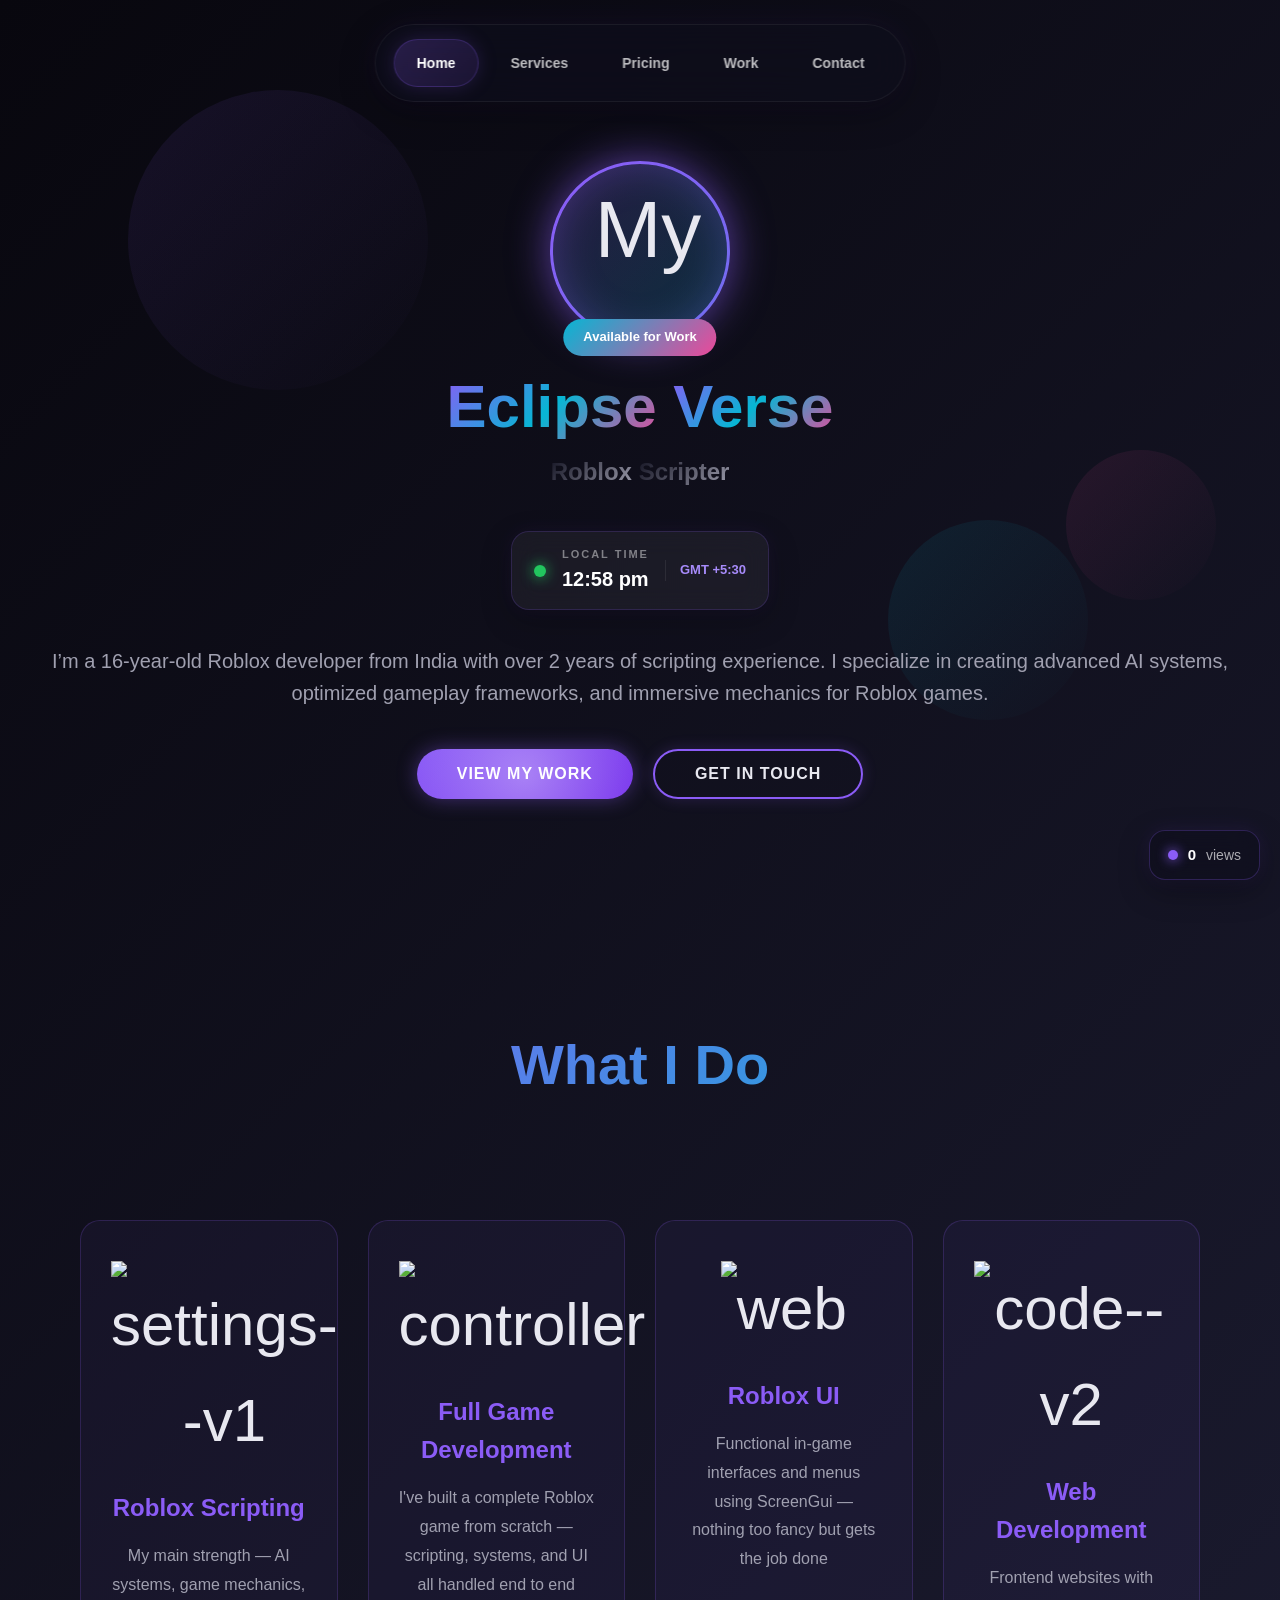
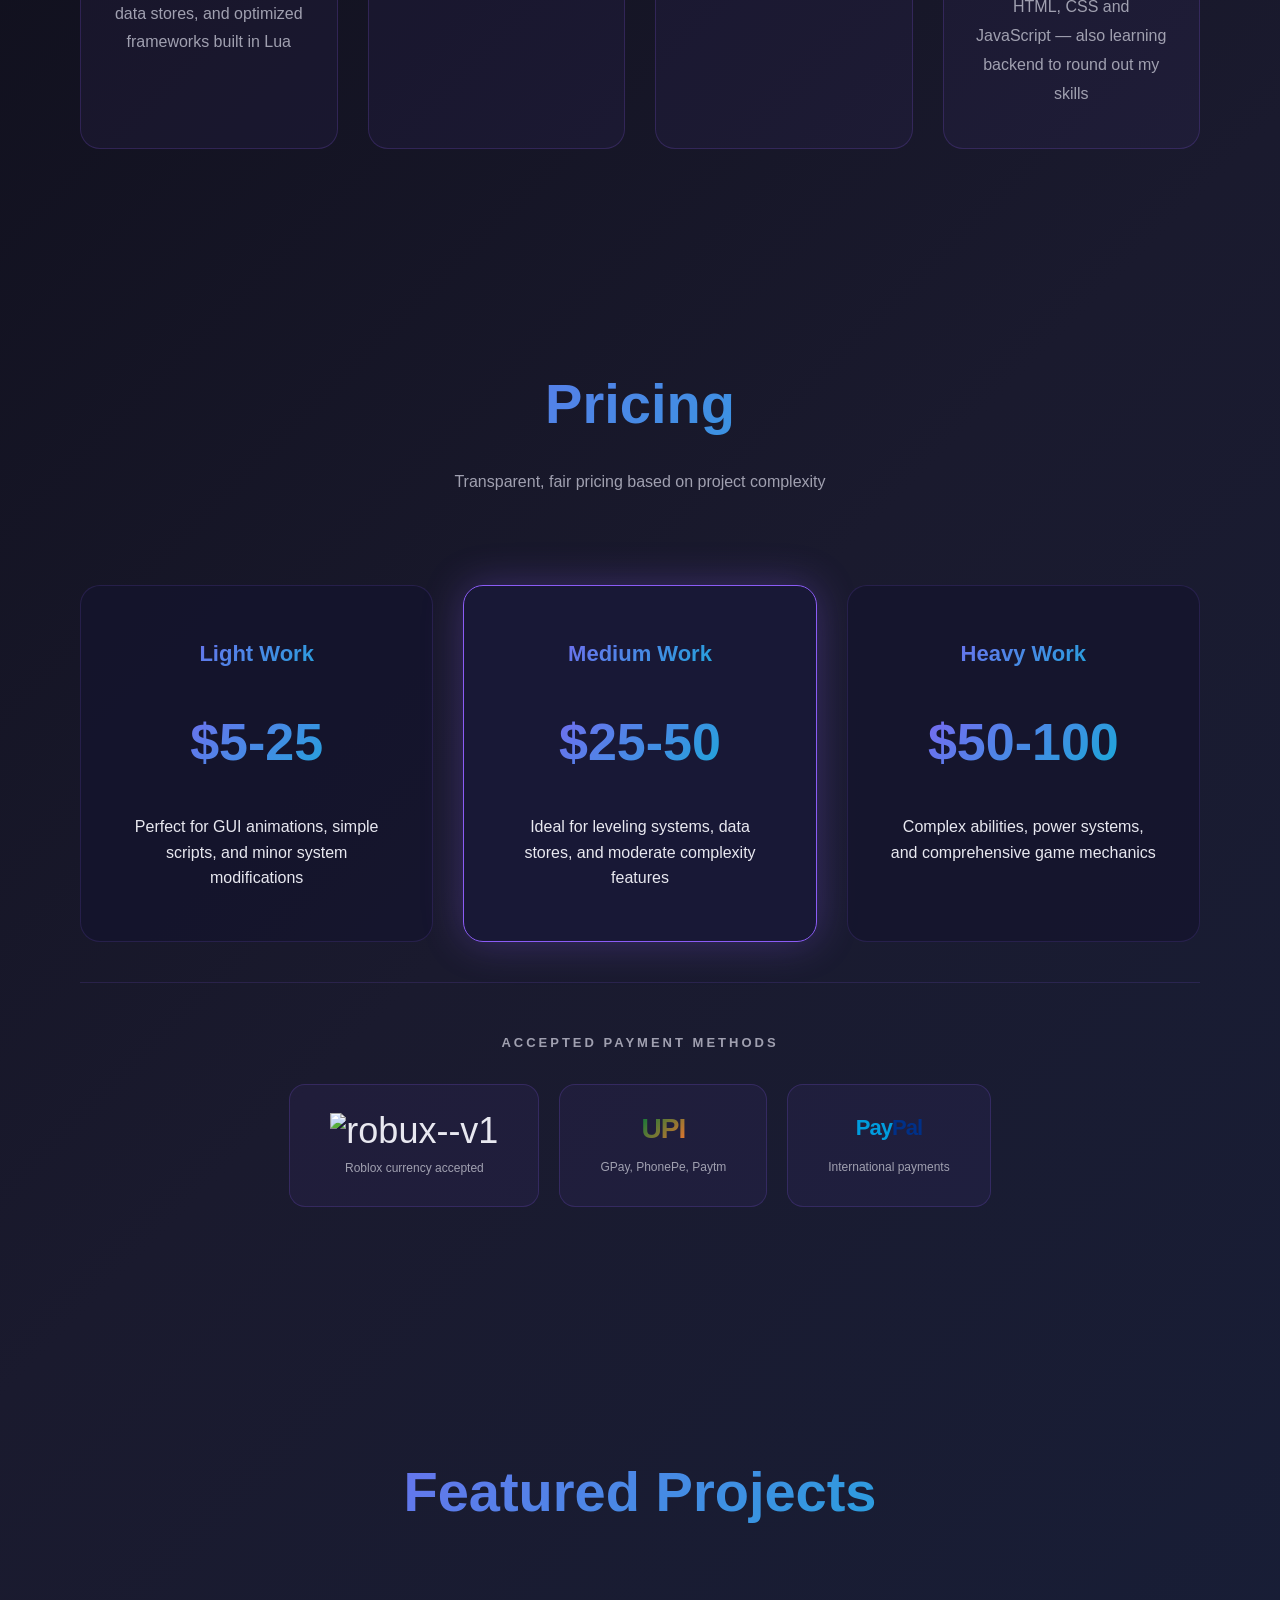
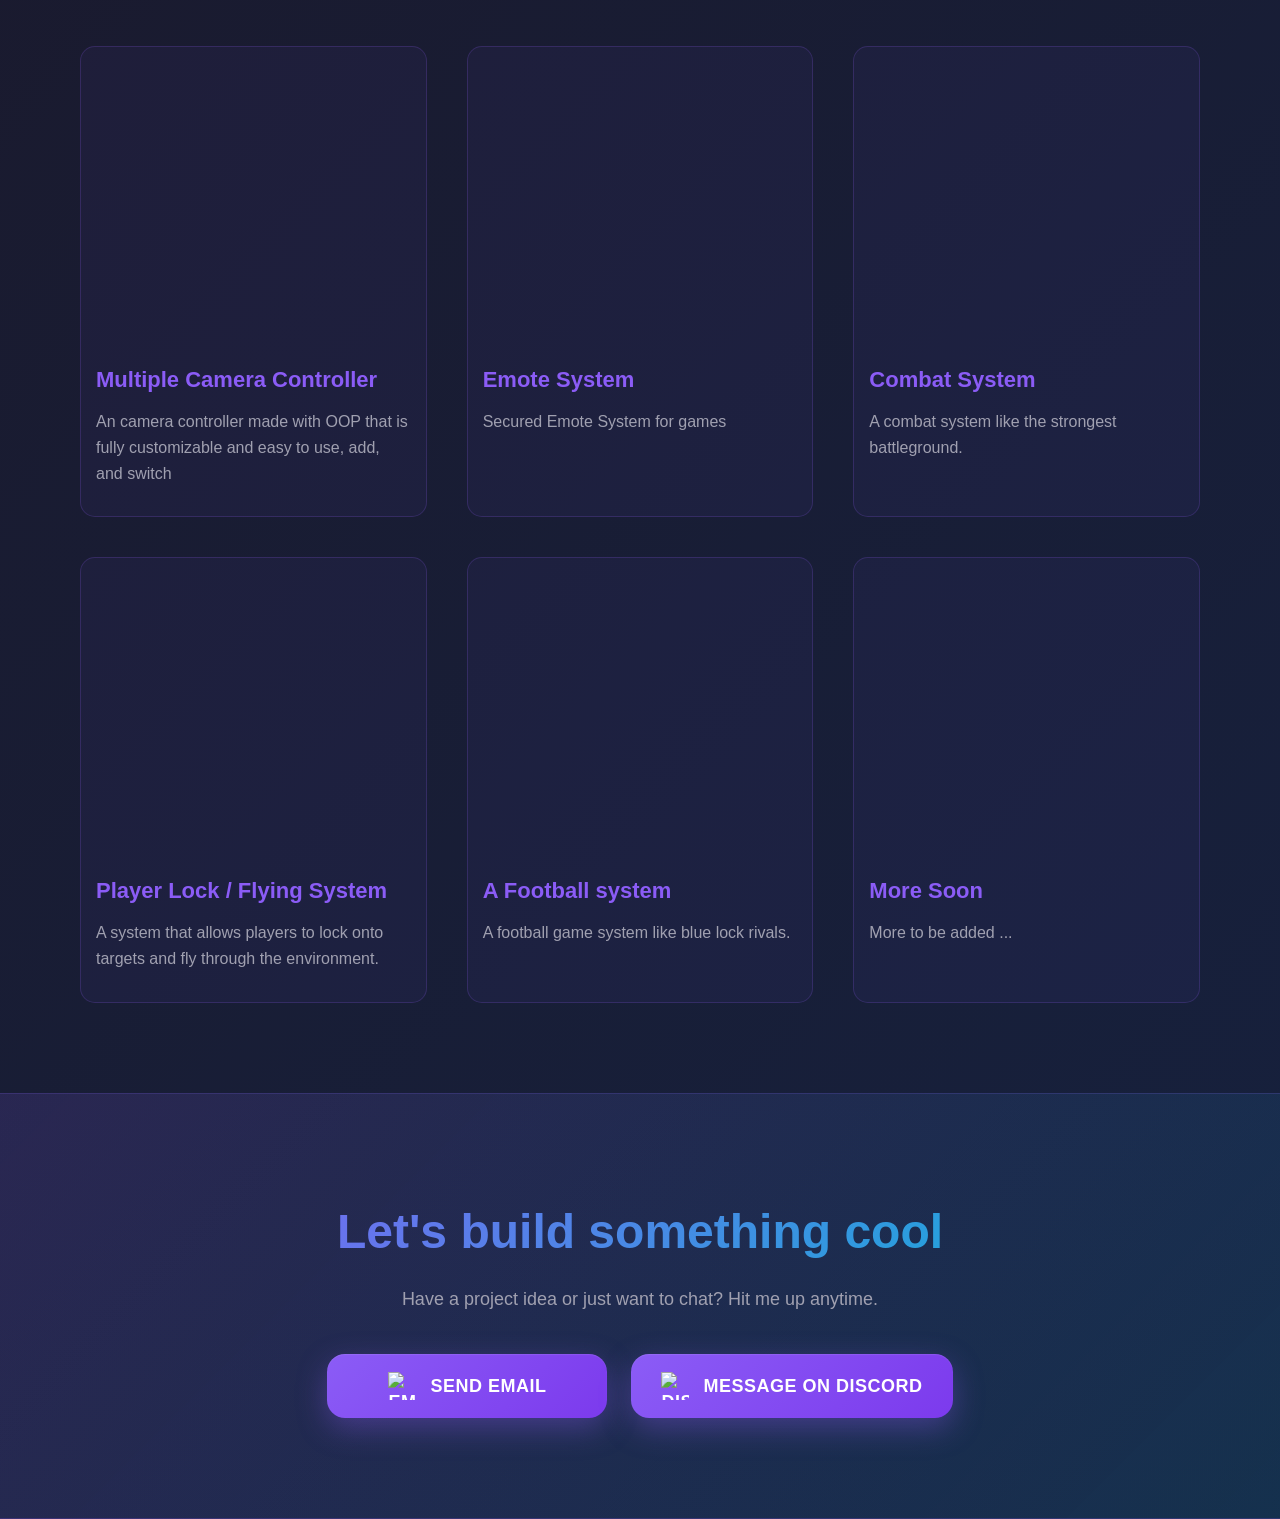
==== commit e0fe624b: "video addition" ====
--- a/index.html
+++ b/index.html
@@ -170,51 +170,143 @@
         
         <div class="featured-grid">
             <div class="project-card" data-scroll>
-                <div class="project-image">
-                    <div class="image-placeholder">🎬</div>
-                </div>
-                <div class="project-info">
-                    <h3>Epic Cinematic Trailer</h3>
-                    <p>High-intensity flow edit with synchronized audio</p>
-                    <div class="project-tags">
+                <div class="project-video">
+                    <video muted autoplay loop playsinline>
+                        <source src="https://www.dropbox.com/scl/fi/1ypufiuvykuq7cq9ypaqk/lv_0_20260509201020.mp4?rlkey=jfsml9ja0l5qakg5t4vxibys1&st=0byklq77&raw=1" type="video/mp4">
+                    </video>
+
+                    <div class="project-overlay">
+                        <span>View Project</span>
+                    </div>
+                </div>
+                <div class="project-info">
+                    <h3>Multiple Camera Controller</h3>
+                    <p>An camera controller made with OOP that is fully customizable and easy to use, add, and switch</p>
+                    <!-- <div class="project-tags">
                         <span class="tag">Cinematic</span>
                         <span class="tag">4K</span>
                         <span class="tag">Sound Design</span>
-                    </div>
+                    </div> -->
                 </div>
             </div>
 
             <div class="project-card" data-scroll>
-                <div class="project-image">
-                    <div class="image-placeholder">🎨</div>
-                </div>
-                <div class="project-info">
-                    <h3>Brand Motion Package</h3>
-                    <p>Complete motion graphics suite for tech startup</p>
-                    <div class="project-tags">
+                <div class="project-video">
+                    <video muted autoplay loop playsinline>
+                        <source src="https://www.dropbox.com/scl/fi/xsoocxe1j9bhyr2fyxnwo/lv_0_20260509203500.mp4?rlkey=9ev2cojlyjlz49c6ylzlbdqli&st=ns4j8pnw&raw=1" type="video/mp4">
+                    </video>
+
+                    <div class="project-overlay">
+                        <span>View Project</span>
+                    </div>
+                </div>
+                <div class="project-info">
+                    <h3>Emote System</h3>
+                    <p>Secured Emote System for games</p>
+                    <!-- <div class="project-tags">
                         <span class="tag">Motion</span>
                         <span class="tag">Branding</span>
                         <span class="tag">3D</span>
-                    </div>
+                    </div> -->
                 </div>
             </div>
 
             <div class="project-card" data-scroll>
-                <div class="project-image">
-                    <div class="image-placeholder">🎭</div>
-                </div>
-                <div class="project-info">
-                    <h3>Creative Commercial</h3>
-                    <p>Engaging commercial for digital marketing campaign</p>
-                    <div class="project-tags">
+                <div class="project-video">
+                    <video muted autoplay loop playsinline>
+                        <source src="https://www.dropbox.com/scl/fi/qg156tqdo08r4fpp6obvx/lv_0_20260509203255.mp4?rlkey=p15lkhve6jlohzjgze2ste56q&st=vc2xo590&raw=1" type="video/mp4">
+                    </video>
+
+                    <div class="project-overlay">
+                        <span>View Project</span>
+                    </div>
+                </div>
+                <div class="project-info">
+                    <h3>Combat System</h3>
+                    <p>A combat system like the strongest battleground.</p>
+                    <!-- <div class="project-tags">
                         <span class="tag">Commercial</span>
                         <span class="tag">Marketing</span>
                         <span class="tag">Creative</span>
-                    </div>
-                </div>
-            </div>
-        </div>
-    </section>
+                    </div> -->
+                </div>
+            </div>
+
+             <div class="project-card" data-scroll>
+                <div class="project-video">
+                    <video muted autoplay loop playsinline>
+                        <source src="https://www.dropbox.com/scl/fi/ft1hz6cf4il0pxf1o3qmj/lv_0_20260509202146.mp4?rlkey=0rn7ay0o8x8l2x6vetc2b7g37&st=qk5lhjjd&raw=1" type="video/mp4">
+                    </video>
+
+                    <div class="project-overlay">
+                        <span>View Project</span>
+                    </div>
+                </div>
+                <div class="project-info">
+                    <h3>Player Lock / Flying System</h3>
+                    <p>A system that allows players to lock onto targets and fly through the environment.</p>
+                    <!-- <div class="project-tags">
+                        <span class="tag">Commercial</span>
+                        <span class="tag">Marketing</span>
+                        <span class="tag">Creative</span>
+                    </div> -->
+                </div>
+            </div>
+
+             <div class="project-card" data-scroll>
+                <div class="project-video">
+                    <video muted autoplay loop playsinline>
+                        <source src="https://www.dropbox.com/scl/fi/kxmawwfggocp3wtjdopfl/lv_0_20260509204145.mp4?rlkey=x633j6nm3fxd6o49659o5oexl&st=3f8hf7z5&raw=1" type="video/mp4">
+                    </video>
+
+                    <div class="project-overlay">
+                        <span>View Project</span>
+                    </div>
+                </div>
+                <div class="project-info">
+                    <h3>A Football system</h3>
+                    <p>A football game system like blue lock rivals.</p>
+                    <!-- <div class="project-tags">
+                        <span class="tag">Commercial</span>
+                        <span class="tag">Marketing</span>
+                        <span class="tag">Creative</span>
+                    </div> -->
+                </div>
+            </div>
+
+             <div class="project-card" data-scroll>
+                <div class="project-video">
+                    <video muted autoplay loop playsinline>
+                        <source src="" type="video/mp4">
+                    </video>
+
+                    <div class="project-overlay">
+                        <span>View Project</span>
+                    </div>
+                </div>
+                <div class="project-info">
+                    <h3>More Soon</h3>
+                    <p>More to be added ...</p>
+                    <!-- <div class="project-tags">
+                        <span class="tag">Commercial</span>
+                        <span class="tag">Marketing</span>
+                        <span class="tag">Creative</span>
+                    </div> -->
+                </div>
+            </div>
+        </div>
+    </section>
+
+    <!-- Video Modal -->
+    <div class="video-modal" id="videoModal">
+        <div class="video-modal-content">
+            <button class="close-video">&times;</button>
+
+            <video controls id="modalVideo">
+                <source src="" type="video/mp4">
+            </video>
+        </div>
+    </div>
 
     <!-- Stats Section -->
     
--- a/styles.css
+++ b/styles.css
@@ -172,6 +172,28 @@
 
     box-shadow:
         0 0 20px rgba(139, 92, 246, 0.18);
+}
+
+@media (max-width: 768px) {
+    .floating-navbar {
+        padding: 10px 14px;
+    }
+
+    .floating-nav-links a {
+        padding: 10px 18px;
+        font-size: 13px;
+    }
+}
+
+@media (max-width: 480px) {
+    .floating-navbar {
+        padding: 3px 5px;
+    }
+
+    .floating-nav-links a {
+        padding: 8px 14px;
+        font-size: 12px;
+    }
 }
 
 /* ============================================
@@ -604,34 +626,132 @@
     transform: translateY(-10px);
 }
 
-.project-image {
+/* PROJECT VIDEO */
+
+.project-video {
+    position: relative;
     width: 100%;
-    height: 250px;
-    background: linear-gradient(135deg, rgba(139, 92, 246, 0.2), rgba(6, 182, 212, 0.2));
+    height: 300px;
+    overflow: hidden;
+    cursor: pointer;
+}
+
+.project-video video {
+    width: 100%;
+    height: 100%;
+    object-fit: cover;
+
+    transition: transform 0.4s ease;
+}
+
+.project-card:hover video {
+    transform: scale(1.05);
+}
+
+.project-overlay {
+    position: absolute;
+    inset: 0;
+
+    background: rgba(0,0,0,0.35);
+
     display: flex;
     align-items: center;
     justify-content: center;
+
+    opacity: 0;
+    transition: 0.3s ease;
+}
+
+.project-card:hover .project-overlay {
+    opacity: 1;
+}
+
+.project-overlay span {
+    padding: 12px 24px;
+
+    border-radius: 999px;
+
+    background: rgba(139, 92, 246, 0.9);
+
+    color: white;
+    font-weight: 700;
+}
+
+/* VIDEO MODAL */
+
+.video-modal {
+    position: fixed;
+    inset: 0;
+
+    background: rgba(0,0,0,0.85);
+
+    display: flex;
+    align-items: center;
+    justify-content: center;
+
+    opacity: 0;
+    pointer-events: none;
+
+    transition: 0.3s ease;
+
+    z-index: 99999;
+}
+
+.video-modal.active {
+    opacity: 1;
+    pointer-events: auto;
+}
+
+.video-modal-content {
     position: relative;
+
+    width: 1200px;
+    height: 700px;
+
+    max-width: 92vw;
+    max-height: 88vh;
+
+    border-radius: 22px;
+
     overflow: hidden;
-}
-
-.image-placeholder {
-    font-size: 80px;
-    animation: float 3s ease-in-out infinite;
-}
-
-.image-placeholder-large {
-    font-size: 120px;
-    animation: float 3s ease-in-out infinite;
-}
-
-.image-placeholder-portfolio {
-    font-size: 100px;
-    animation: float 3s ease-in-out infinite;
+
+    display: flex;
+    align-items: center;
+    justify-content: center;
+}
+
+.video-modal video {
+    width: 100%;
+    height: 100%;
+
+    object-fit: contain;
+
+    border-radius: 22px;
+
+    background: #000;
+}
+
+.close-video {
+    position: absolute;
+    top: 10px;
+    right: 10px;
+
+    width: 42px;
+    height: 42px;
+
+    border: none;
+    border-radius: 50%;
+
+    background: #8B5CF6;
+
+    color: white;
+
+    font-size: 24px;
+    cursor: pointer;
 }
 
 .project-info {
-    padding: 30px;
+    padding: 15px;
 }
 
 .project-info h3 {
